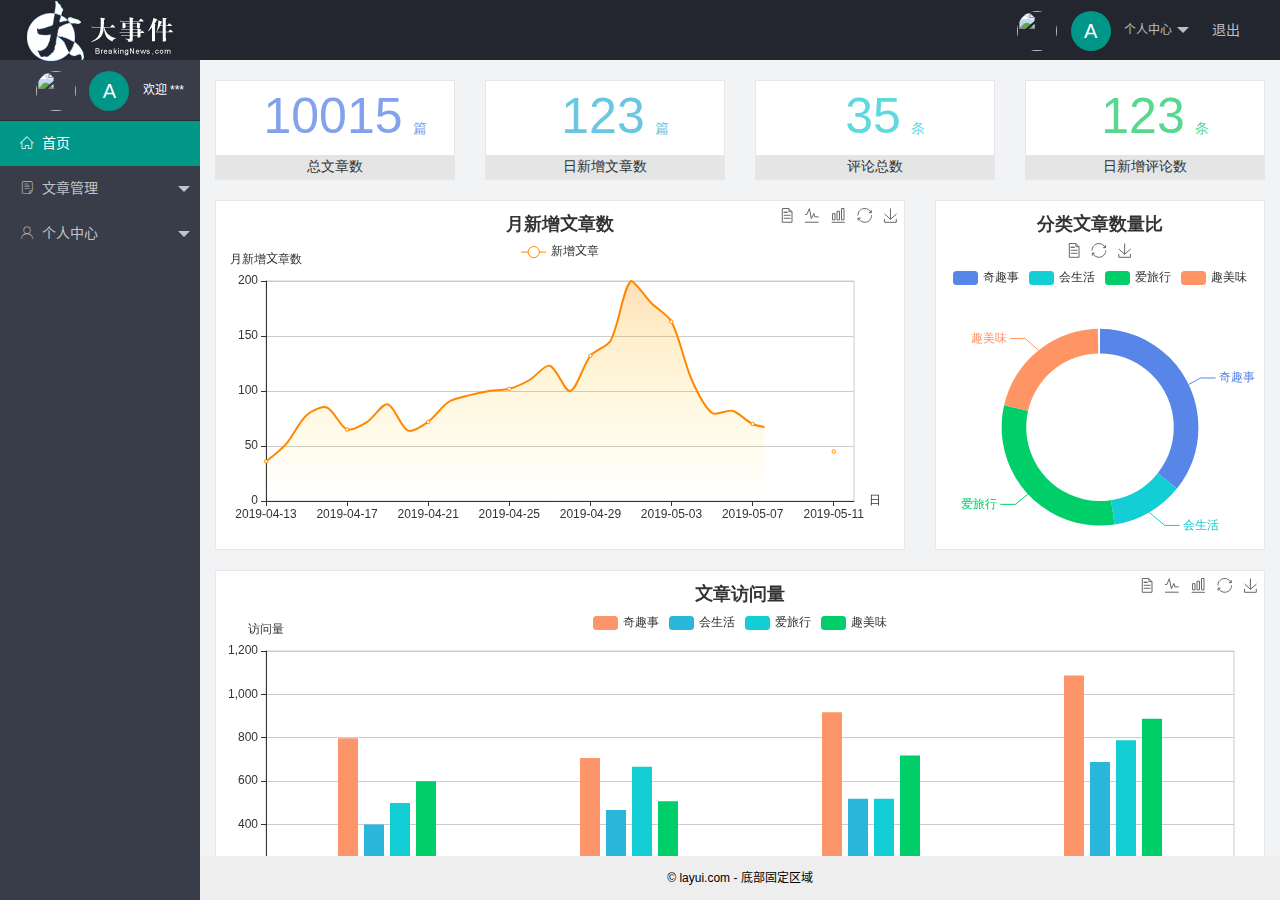
==== index.html @ 455fec34 "完成index部分开发" ====
<!DOCTYPE html>
<html lang="zh-CN">

<head>
  <meta charset="UTF-8" />
  <meta name="viewport" content="width=device-width, initial-scale=1.0" />
  <title>后台主页</title>
  <link rel="stylesheet" href="./assets/fonts/iconfont.css">
  <!-- 导入 layui 的样式表 -->
  <link rel="stylesheet" href="/assets/lib/layui/css/layui.css" />
  <link rel="stylesheet" href="./assets/css/index.css">
</head>

<body class="layui-layout-body">
  <div class="layui-layout layui-layout-admin">
    <div class="layui-header">
      <div class="layui-logo">
        <img src="/assets/images/logo.png" alt="" />
      </div>
      <!-- 头部区域（可配合layui已有的水平导航） -->
      <ul class="layui-nav layui-layout-right">
        <li class="layui-nav-item">
          <a href="javascript:;" class="userinfo">
            <img src="http://t.cn/RCzsdCq" class="layui-nav-img" />
            <span class="text-avatar">A</span>
            个人中心
          </a>
          <dl class="layui-nav-child">
            <dd><a href="">基本资料</a></dd>
            <dd><a href="">更换头像</a></dd>
            <dd><a href="">重置密码</a></dd>
          </dl>
        </li>
        <li class="layui-nav-item" id="btnLogout"><a href="javascript:;">退出</a></li>
      </ul>
    </div>

    <div class="layui-side layui-bg-black">
      <div class="layui-side-scroll">
        <div class="userinfo">
          <img src="http://t.cn/RCzsdCq" class="layui-nav-img" />
          <span class="text-avatar">A</span>
          <span id="welcome">欢迎 ***</span>
        </div>
        <!-- 左侧导航区域（可配合layui已有的垂直导航） -->
        <ul class="layui-nav layui-nav-tree" lay-shrink="all">
          <li class="layui-nav-item layui-this">
            <a href="/home/dashboard.html" target="fm"><span class="iconfont icon-home"></span>首页</a>
          </li>
          <li class="layui-nav-item">
            <a class="" href="javascript:;"><span class="iconfont icon-16"></span>文章管理</a>
            <dl class="layui-nav-child">
              <dd>
                <a href="javascript:;"><i class="layui-icon layui-icon-app"></i>文章类别</a>
              </dd>
              <dd>
                <a href="javascript:;"><i class="layui-icon layui-icon-app"></i>文章列表</a>
              </dd>
              <dd>
                <a href="javascript:;"><i class="layui-icon layui-icon-app"></i>发布文章</a>
              </dd>
            </dl>
          </li>
          <li class="layui-nav-item">
            <a href="javascript:;"><span class="iconfont icon-user"></span>个人中心</a>
            <dl class="layui-nav-child">
              <dd>
                <a href="javascript:;"><i class="layui-icon layui-icon-app"></i>基本资料</a>
              </dd>
              <dd>
                <a href="javascript:;"><i class="layui-icon layui-icon-app"></i>更换头像</a>
              </dd>
              <dd>
                <a href="javascript:;"><i class="layui-icon layui-icon-app"></i>重置密码</a>
              </dd>
            </dl>
          </li>
        </ul>
      </div>
    </div>

    <div class="layui-body">
      <iframe name="fm" src="/home/dashboard.html" frameborder="0"></iframe>
      <!-- 内容主体区域 -->
      <!-- <div style="padding: 15px;">内容主体区域</div> -->
    </div>

    <div class="layui-footer">
      <!-- 底部固定区域 -->
      © layui.com - 底部固定区域
    </div>
  </div>
  <!-- 导入 layui 的JS文件 -->
  <script src="/assets/lib/layui/layui.all.js"></script>
  <script src="./assets/lib/jquery.js"></script>
  <script src="./assets/js/baseAPI.js"></script>
  <script src="./assets/js/index.js"></script>
</body>

</html>
---- assets/fonts/iconfont.css ----
@font-face {font-family: "iconfont";
  src: url('iconfont.eot?t=1576139966484'); /* IE9 */
  src: url('iconfont.eot?t=1576139966484#iefix') format('embedded-opentype'), /* IE6-IE8 */
  url('[data-uri]') format('woff2'),
  url('iconfont.woff?t=1576139966484') format('woff'),
  url('iconfont.ttf?t=1576139966484') format('truetype'), /* chrome, firefox, opera, Safari, Android, iOS 4.2+ */
  url('iconfont.svg?t=1576139966484#iconfont') format('svg'); /* iOS 4.1- */
}

.iconfont {
  font-family: "iconfont" !important;
  font-size: 16px;
  font-style: normal;
  -webkit-font-smoothing: antialiased;
  -moz-osx-font-smoothing: grayscale;
}

.icon-home:before {
  content: "\e6a9";
}

.icon-user:before {
  content: "\e614";
}

.icon-pinglun:before {
  content: "\e616";
}

.icon-tuichu:before {
  content: "\e865";
}

.icon-16:before {
  content: "\e615";
}
---- assets/lib/layui/css/layui.css ----
/** layui-v2.5.5 MIT License By https://www.layui.com */
 .layui-inline,img{display:inline-block;vertical-align:middle}h1,h2,h3,h4,h5,h6{font-weight:400}.layui-edge,.layui-header,.layui-inline,.layui-main{position:relative}.layui-body,.layui-edge,.layui-elip{overflow:hidden}.layui-btn,.layui-edge,.layui-inline,img{vertical-align:middle}.layui-btn,.layui-disabled,.layui-icon,.layui-unselect{-moz-user-select:none;-webkit-user-select:none;-ms-user-select:none}.layui-elip,.layui-form-checkbox span,.layui-form-pane .layui-form-label{text-overflow:ellipsis;white-space:nowrap}.layui-breadcrumb,.layui-tree-btnGroup{visibility:hidden}blockquote,body,button,dd,div,dl,dt,form,h1,h2,h3,h4,h5,h6,input,li,ol,p,pre,td,textarea,th,ul{margin:0;padding:0;-webkit-tap-highlight-color:rgba(0,0,0,0)}a:active,a:hover{outline:0}img{border:none}li{list-style:none}table{border-collapse:collapse;border-spacing:0}h4,h5,h6{font-size:100%}button,input,optgroup,option,select,textarea{font-family:inherit;font-size:inherit;font-style:inherit;font-weight:inherit;outline:0}pre{white-space:pre-wrap;white-space:-moz-pre-wrap;white-space:-pre-wrap;white-space:-o-pre-wrap;word-wrap:break-word}body{line-height:24px;font:14px Helvetica Neue,Helvetica,PingFang SC,Tahoma,Arial,sans-serif}hr{height:1px;margin:10px 0;border:0;clear:both}a{color:#333;text-decoration:none}a:hover{color:#777}a cite{font-style:normal;*cursor:pointer}.layui-border-box,.layui-border-box *{box-sizing:border-box}.layui-box,.layui-box *{box-sizing:content-box}.layui-clear{clear:both;*zoom:1}.layui-clear:after{content:'\20';clear:both;*zoom:1;display:block;height:0}.layui-inline{*display:inline;*zoom:1}.layui-edge{display:inline-block;width:0;height:0;border-width:6px;border-style:dashed;border-color:transparent}.layui-edge-top{top:-4px;border-bottom-color:#999;border-bottom-style:solid}.layui-edge-right{border-left-color:#999;border-left-style:solid}.layui-edge-bottom{top:2px;border-top-color:#999;border-top-style:solid}.layui-edge-left{border-right-color:#999;border-right-style:solid}.layui-disabled,.layui-disabled:hover{color:#d2d2d2!important;cursor:not-allowed!important}.layui-circle{border-radius:100%}.layui-show{display:block!important}.layui-hide{display:none!important}@font-face{font-family:layui-icon;src:url(../font/iconfont.eot?v=250);src:url(../font/iconfont.eot?v=250#iefix) format('embedded-opentype'),url(../font/iconfont.woff2?v=250) format('woff2'),url(../font/iconfont.woff?v=250) format('woff'),url(../font/iconfont.ttf?v=250) format('truetype'),url(../font/iconfont.svg?v=250#layui-icon) format('svg')}.layui-icon{font-family:layui-icon!important;font-size:16px;font-style:normal;-webkit-font-smoothing:antialiased;-moz-osx-font-smoothing:grayscale}.layui-icon-reply-fill:before{content:"\e611"}.layui-icon-set-fill:before{content:"\e614"}.layui-icon-menu-fill:before{content:"\e60f"}.layui-icon-search:before{content:"\e615"}.layui-icon-share:before{content:"\e641"}.layui-icon-set-sm:before{content:"\e620"}.layui-icon-engine:before{content:"\e628"}.layui-icon-close:before{content:"\1006"}.layui-icon-close-fill:before{content:"\1007"}.layui-icon-chart-screen:before{content:"\e629"}.layui-icon-star:before{content:"\e600"}.layui-icon-circle-dot:before{content:"\e617"}.layui-icon-chat:before{content:"\e606"}.layui-icon-release:before{content:"\e609"}.layui-icon-list:before{content:"\e60a"}.layui-icon-chart:before{content:"\e62c"}.layui-icon-ok-circle:before{content:"\1005"}.layui-icon-layim-theme:before{content:"\e61b"}.layui-icon-table:before{content:"\e62d"}.layui-icon-right:before{content:"\e602"}.layui-icon-left:before{content:"\e603"}.layui-icon-cart-simple:before{content:"\e698"}.layui-icon-face-cry:before{content:"\e69c"}.layui-icon-face-smile:before{content:"\e6af"}.layui-icon-survey:before{content:"\e6b2"}.layui-icon-tree:before{content:"\e62e"}.layui-icon-upload-circle:before{content:"\e62f"}.layui-icon-add-circle:before{content:"\e61f"}.layui-icon-download-circle:before{content:"\e601"}.layui-icon-templeate-1:before{content:"\e630"}.layui-icon-util:before{content:"\e631"}.layui-icon-face-surprised:before{content:"\e664"}.layui-icon-edit:before{content:"\e642"}.layui-icon-speaker:before{content:"\e645"}.layui-icon-down:before{content:"\e61a"}.layui-icon-file:before{content:"\e621"}.layui-icon-layouts:before{content:"\e632"}.layui-icon-rate-half:before{content:"\e6c9"}.layui-icon-add-circle-fine:before{content:"\e608"}.layui-icon-prev-circle:before{content:"\e633"}.layui-icon-read:before{content:"\e705"}.layui-icon-404:before{content:"\e61c"}.layui-icon-carousel:before{content:"\e634"}.layui-icon-help:before{content:"\e607"}.layui-icon-code-circle:before{content:"\e635"}.layui-icon-water:before{content:"\e636"}.layui-icon-username:before{content:"\e66f"}.layui-icon-find-fill:before{content:"\e670"}.layui-icon-about:before{content:"\e60b"}.layui-icon-location:before{content:"\e715"}.layui-icon-up:before{content:"\e619"}.layui-icon-pause:before{content:"\e651"}.layui-icon-date:before{content:"\e637"}.layui-icon-layim-uploadfile:before{content:"\e61d"}.layui-icon-delete:before{content:"\e640"}.layui-icon-play:before{content:"\e652"}.layui-icon-top:before{content:"\e604"}.layui-icon-friends:before{content:"\e612"}.layui-icon-refresh-3:before{content:"\e9aa"}.layui-icon-ok:before{content:"\e605"}.layui-icon-layer:before{content:"\e638"}.layui-icon-face-smile-fine:before{content:"\e60c"}.layui-icon-dollar:before{content:"\e659"}.layui-icon-group:before{content:"\e613"}.layui-icon-layim-download:before{content:"\e61e"}.layui-icon-picture-fine:before{content:"\e60d"}.layui-icon-link:before{content:"\e64c"}.layui-icon-diamond:before{content:"\e735"}.layui-icon-log:before{content:"\e60e"}.layui-icon-rate-solid:before{content:"\e67a"}.layui-icon-fonts-del:before{content:"\e64f"}.layui-icon-unlink:before{content:"\e64d"}.layui-icon-fonts-clear:before{content:"\e639"}.layui-icon-triangle-r:before{content:"\e623"}.layui-icon-circle:before{content:"\e63f"}.layui-icon-radio:before{content:"\e643"}.layui-icon-align-center:before{content:"\e647"}.layui-icon-align-right:before{content:"\e648"}.layui-icon-align-left:before{content:"\e649"}.layui-icon-loading-1:before{content:"\e63e"}.layui-icon-return:before{content:"\e65c"}.layui-icon-fonts-strong:before{content:"\e62b"}.layui-icon-upload:before{content:"\e67c"}.layui-icon-dialogue:before{content:"\e63a"}.layui-icon-video:before{content:"\e6ed"}.layui-icon-headset:before{content:"\e6fc"}.layui-icon-cellphone-fine:before{content:"\e63b"}.layui-icon-add-1:before{content:"\e654"}.layui-icon-face-smile-b:before{content:"\e650"}.layui-icon-fonts-html:before{content:"\e64b"}.layui-icon-form:before{content:"\e63c"}.layui-icon-cart:before{content:"\e657"}.layui-icon-camera-fill:before{content:"\e65d"}.layui-icon-tabs:before{content:"\e62a"}.layui-icon-fonts-code:before{content:"\e64e"}.layui-icon-fire:before{content:"\e756"}.layui-icon-set:before{content:"\e716"}.layui-icon-fonts-u:before{content:"\e646"}.layui-icon-triangle-d:before{content:"\e625"}.layui-icon-tips:before{content:"\e702"}.layui-icon-picture:before{content:"\e64a"}.layui-icon-more-vertical:before{content:"\e671"}.layui-icon-flag:before{content:"\e66c"}.layui-icon-loading:before{content:"\e63d"}.layui-icon-fonts-i:before{content:"\e644"}.layui-icon-refresh-1:before{content:"\e666"}.layui-icon-rmb:before{content:"\e65e"}.layui-icon-home:before{content:"\e68e"}.layui-icon-user:before{content:"\e770"}.layui-icon-notice:before{content:"\e667"}.layui-icon-login-weibo:before{content:"\e675"}.layui-icon-voice:before{content:"\e688"}.layui-icon-upload-drag:before{content:"\e681"}.layui-icon-login-qq:before{content:"\e676"}.layui-icon-snowflake:before{content:"\e6b1"}.layui-icon-file-b:before{content:"\e655"}.layui-icon-template:before{content:"\e663"}.layui-icon-auz:before{content:"\e672"}.layui-icon-console:before{content:"\e665"}.layui-icon-app:before{content:"\e653"}.layui-icon-prev:before{content:"\e65a"}.layui-icon-website:before{content:"\e7ae"}.layui-icon-next:before{content:"\e65b"}.layui-icon-component:before{content:"\e857"}.layui-icon-more:before{content:"\e65f"}.layui-icon-login-wechat:before{content:"\e677"}.layui-icon-shrink-right:before{content:"\e668"}.layui-icon-spread-left:before{content:"\e66b"}.layui-icon-camera:before{content:"\e660"}.layui-icon-note:before{content:"\e66e"}.layui-icon-refresh:before{content:"\e669"}.layui-icon-female:before{content:"\e661"}.layui-icon-male:before{content:"\e662"}.layui-icon-password:before{content:"\e673"}.layui-icon-senior:before{content:"\e674"}.layui-icon-theme:before{content:"\e66a"}.layui-icon-tread:before{content:"\e6c5"}.layui-icon-praise:before{content:"\e6c6"}.layui-icon-star-fill:before{content:"\e658"}.layui-icon-rate:before{content:"\e67b"}.layui-icon-template-1:before{content:"\e656"}.layui-icon-vercode:before{content:"\e679"}.layui-icon-cellphone:before{content:"\e678"}.layui-icon-screen-full:before{content:"\e622"}.layui-icon-screen-restore:before{content:"\e758"}.layui-icon-cols:before{content:"\e610"}.layui-icon-export:before{content:"\e67d"}.layui-icon-print:before{content:"\e66d"}.layui-icon-slider:before{content:"\e714"}.layui-icon-addition:before{content:"\e624"}.layui-icon-subtraction:before{content:"\e67e"}.layui-icon-service:before{content:"\e626"}.layui-icon-transfer:before{content:"\e691"}.layui-main{width:1140px;margin:0 auto}.layui-header{z-index:1000;height:60px}.layui-header a:hover{transition:all .5s;-webkit-transition:all .5s}.layui-side{position:fixed;left:0;top:0;bottom:0;z-index:999;width:200px;overflow-x:hidden}.layui-side-scroll{position:relative;width:220px;height:100%;overflow-x:hidden}.layui-body{position:absolute;left:200px;right:0;top:0;bottom:0;z-index:998;width:auto;overflow-y:auto;box-sizing:border-box}.layui-layout-body{overflow:hidden}.layui-layout-admin .layui-header{background-color:#23262E}.layui-layout-admin .layui-side{top:60px;width:200px;overflow-x:hidden}.layui-layout-admin .layui-body{position:fixed;top:60px;bottom:44px}.layui-layout-admin .layui-main{width:auto;margin:0 15px}.layui-layout-admin .layui-footer{position:fixed;left:200px;right:0;bottom:0;height:44px;line-height:44px;padding:0 15px;background-color:#eee}.layui-layout-admin .layui-logo{position:absolute;left:0;top:0;width:200px;height:100%;line-height:60px;text-align:center;color:#009688;font-size:16px}.layui-layout-admin .layui-header .layui-nav{background:0 0}.layui-layout-left{position:absolute!important;left:200px;top:0}.layui-layout-right{position:absolute!important;right:0;top:0}.layui-container{position:relative;margin:0 auto;padding:0 15px;box-sizing:border-box}.layui-fluid{position:relative;margin:0 auto;padding:0 15px}.layui-row:after,.layui-row:before{content:'';display:block;clear:both}.layui-col-lg1,.layui-col-lg10,.layui-col-lg11,.layui-col-lg12,.layui-col-lg2,.layui-col-lg3,.layui-col-lg4,.layui-col-lg5,.layui-col-lg6,.layui-col-lg7,.layui-col-lg8,.layui-col-lg9,.layui-col-md1,.layui-col-md10,.layui-col-md11,.layui-col-md12,.layui-col-md2,.layui-col-md3,.layui-col-md4,.layui-col-md5,.layui-col-md6,.layui-col-md7,.layui-col-md8,.layui-col-md9,.layui-col-sm1,.layui-col-sm10,.layui-col-sm11,.layui-col-sm12,.layui-col-sm2,.layui-col-sm3,.layui-col-sm4,.layui-col-sm5,.layui-col-sm6,.layui-col-sm7,.layui-col-sm8,.layui-col-sm9,.layui-col-xs1,.layui-col-xs10,.layui-col-xs11,.layui-col-xs12,.layui-col-xs2,.layui-col-xs3,.layui-col-xs4,.layui-col-xs5,.layui-col-xs6,.layui-col-xs7,.layui-col-xs8,.layui-col-xs9{position:relative;display:block;box-sizing:border-box}.layui-col-xs1,.layui-col-xs10,.layui-col-xs11,.layui-col-xs12,.layui-col-xs2,.layui-col-xs3,.layui-col-xs4,.layui-col-xs5,.layui-col-xs6,.layui-col-xs7,.layui-col-xs8,.layui-col-xs9{float:left}.layui-col-xs1{width:8.33333333%}.layui-col-xs2{width:16.66666667%}.layui-col-xs3{width:25%}.layui-col-xs4{width:33.33333333%}.layui-col-xs5{width:41.66666667%}.layui-col-xs6{width:50%}.layui-col-xs7{width:58.33333333%}.layui-col-xs8{width:66.66666667%}.layui-col-xs9{width:75%}.layui-col-xs10{width:83.33333333%}.layui-col-xs11{width:91.66666667%}.layui-col-xs12{width:100%}.layui-col-xs-offset1{margin-left:8.33333333%}.layui-col-xs-offset2{margin-left:16.66666667%}.layui-col-xs-offset3{margin-left:25%}.layui-col-xs-offset4{margin-left:33.33333333%}.layui-col-xs-offset5{margin-left:41.66666667%}.layui-col-xs-offset6{margin-left:50%}.layui-col-xs-offset7{margin-left:58.33333333%}.layui-col-xs-offset8{margin-left:66.66666667%}.layui-col-xs-offset9{margin-left:75%}.layui-col-xs-offset10{margin-left:83.33333333%}.layui-col-xs-offset11{margin-left:91.66666667%}.layui-col-xs-offset12{margin-left:100%}@media screen and (max-width:768px){.layui-hide-xs{display:none!important}.layui-show-xs-block{display:block!important}.layui-show-xs-inline{display:inline!important}.layui-show-xs-inline-block{display:inline-block!important}}@media screen and (min-width:768px){.layui-container{width:750px}.layui-hide-sm{display:none!important}.layui-show-sm-block{display:block!important}.layui-show-sm-inline{display:inline!important}.layui-show-sm-inline-block{display:inline-block!important}.layui-col-sm1,.layui-col-sm10,.layui-col-sm11,.layui-col-sm12,.layui-col-sm2,.layui-col-sm3,.layui-col-sm4,.layui-col-sm5,.layui-col-sm6,.layui-col-sm7,.layui-col-sm8,.layui-col-sm9{float:left}.layui-col-sm1{width:8.33333333%}.layui-col-sm2{width:16.66666667%}.layui-col-sm3{width:25%}.layui-col-sm4{width:33.33333333%}.layui-col-sm5{width:41.66666667%}.layui-col-sm6{width:50%}.layui-col-sm7{width:58.33333333%}.layui-col-sm8{width:66.66666667%}.layui-col-sm9{width:75%}.layui-col-sm10{width:83.33333333%}.layui-col-sm11{width:91.66666667%}.layui-col-sm12{width:100%}.layui-col-sm-offset1{margin-left:8.33333333%}.layui-col-sm-offset2{margin-left:16.66666667%}.layui-col-sm-offset3{margin-left:25%}.layui-col-sm-offset4{margin-left:33.33333333%}.layui-col-sm-offset5{margin-left:41.66666667%}.layui-col-sm-offset6{margin-left:50%}.layui-col-sm-offset7{margin-left:58.33333333%}.layui-col-sm-offset8{margin-left:66.66666667%}.layui-col-sm-offset9{margin-left:75%}.layui-col-sm-offset10{margin-left:83.33333333%}.layui-col-sm-offset11{margin-left:91.66666667%}.layui-col-sm-offset12{margin-left:100%}}@media screen and (min-width:992px){.layui-container{width:970px}.layui-hide-md{display:none!important}.layui-show-md-block{display:block!important}.layui-show-md-inline{display:inline!important}.layui-show-md-inline-block{display:inline-block!important}.layui-col-md1,.layui-col-md10,.layui-col-md11,.layui-col-md12,.layui-col-md2,.layui-col-md3,.layui-col-md4,.layui-col-md5,.layui-col-md6,.layui-col-md7,.layui-col-md8,.layui-col-md9{float:left}.layui-col-md1{width:8.33333333%}.layui-col-md2{width:16.66666667%}.layui-col-md3{width:25%}.layui-col-md4{width:33.33333333%}.layui-col-md5{width:41.66666667%}.layui-col-md6{width:50%}.layui-col-md7{width:58.33333333%}.layui-col-md8{width:66.66666667%}.layui-col-md9{width:75%}.layui-col-md10{width:83.33333333%}.layui-col-md11{width:91.66666667%}.layui-col-md12{width:100%}.layui-col-md-offset1{margin-left:8.33333333%}.layui-col-md-offset2{margin-left:16.66666667%}.layui-col-md-offset3{margin-left:25%}.layui-col-md-offset4{margin-left:33.33333333%}.layui-col-md-offset5{margin-left:41.66666667%}.layui-col-md-offset6{margin-left:50%}.layui-col-md-offset7{margin-left:58.33333333%}.layui-col-md-offset8{margin-left:66.66666667%}.layui-col-md-offset9{margin-left:75%}.layui-col-md-offset10{margin-left:83.33333333%}.layui-col-md-offset11{margin-left:91.66666667%}.layui-col-md-offset12{margin-left:100%}}@media screen and (min-width:1200px){.layui-container{width:1170px}.layui-hide-lg{display:none!important}.layui-show-lg-block{display:block!important}.layui-show-lg-inline{display:inline!important}.layui-show-lg-inline-block{display:inline-block!important}.layui-col-lg1,.layui-col-lg10,.layui-col-lg11,.layui-col-lg12,.layui-col-lg2,.layui-col-lg3,.layui-col-lg4,.layui-col-lg5,.layui-col-lg6,.layui-col-lg7,.layui-col-lg8,.layui-col-lg9{float:left}.layui-col-lg1{width:8.33333333%}.layui-col-lg2{width:16.66666667%}.layui-col-lg3{width:25%}.layui-col-lg4{width:33.33333333%}.layui-col-lg5{width:41.66666667%}.layui-col-lg6{width:50%}.layui-col-lg7{width:58.33333333%}.layui-col-lg8{width:66.66666667%}.layui-col-lg9{width:75%}.layui-col-lg10{width:83.33333333%}.layui-col-lg11{width:91.66666667%}.layui-col-lg12{width:100%}.layui-col-lg-offset1{margin-left:8.33333333%}.layui-col-lg-offset2{margin-left:16.66666667%}.layui-col-lg-offset3{margin-left:25%}.layui-col-lg-offset4{margin-left:33.33333333%}.layui-col-lg-offset5{margin-left:41.66666667%}.layui-col-lg-offset6{margin-left:50%}.layui-col-lg-offset7{margin-left:58.33333333%}.layui-col-lg-offset8{margin-left:66.66666667%}.layui-col-lg-offset9{margin-left:75%}.layui-col-lg-offset10{margin-left:83.33333333%}.layui-col-lg-offset11{margin-left:91.66666667%}.layui-col-lg-offset12{margin-left:100%}}.layui-col-space1{margin:-.5px}.layui-col-space1>*{padding:.5px}.layui-col-space3{margin:-1.5px}.layui-col-space3>*{padding:1.5px}.layui-col-space5{margin:-2.5px}.layui-col-space5>*{padding:2.5px}.layui-col-space8{margin:-3.5px}.layui-col-space8>*{padding:3.5px}.layui-col-space10{margin:-5px}.layui-col-space10>*{padding:5px}.layui-col-space12{margin:-6px}.layui-col-space12>*{padding:6px}.layui-col-space15{margin:-7.5px}.layui-col-space15>*{padding:7.5px}.layui-col-space18{margin:-9px}.layui-col-space18>*{padding:9px}.layui-col-space20{margin:-10px}.layui-col-space20>*{padding:10px}.layui-col-space22{margin:-11px}.layui-col-space22>*{padding:11px}.layui-col-space25{margin:-12.5px}.layui-col-space25>*{padding:12.5px}.layui-col-space30{margin:-15px}.layui-col-space30>*{padding:15px}.layui-btn,.layui-input,.layui-select,.layui-textarea,.layui-upload-button{outline:0;-webkit-appearance:none;transition:all .3s;-webkit-transition:all .3s;box-sizing:border-box}.layui-elem-quote{margin-bottom:10px;padding:15px;line-height:22px;border-left:5px solid #009688;border-radius:0 2px 2px 0;background-color:#f2f2f2}.layui-quote-nm{border-style:solid;border-width:1px 1px 1px 5px;background:0 0}.layui-elem-field{margin-bottom:10px;padding:0;border-width:1px;border-style:solid}.layui-elem-field legend{margin-left:20px;padding:0 10px;font-size:20px;font-weight:300}.layui-field-title{margin:10px 0 20px;border-width:1px 0 0}.layui-field-box{padding:10px 15px}.layui-field-title .layui-field-box{padding:10px 0}.layui-progress{position:relative;height:6px;border-radius:20px;background-color:#e2e2e2}.layui-progress-bar{position:absolute;left:0;top:0;width:0;max-width:100%;height:6px;border-radius:20px;text-align:right;background-color:#5FB878;transition:all .3s;-webkit-transition:all .3s}.layui-progress-big,.layui-progress-big .layui-progress-bar{height:18px;line-height:18px}.layui-progress-text{position:relative;top:-20px;line-height:18px;font-size:12px;color:#666}.layui-progress-big .layui-progress-text{position:static;padding:0 10px;color:#fff}.layui-collapse{border-width:1px;border-style:solid;border-radius:2px}.layui-colla-content,.layui-colla-item{border-top-width:1px;border-top-style:solid}.layui-colla-item:first-child{border-top:none}.layui-colla-title{position:relative;height:42px;line-height:42px;padding:0 15px 0 35px;color:#333;background-color:#f2f2f2;cursor:pointer;font-size:14px;overflow:hidden}.layui-colla-content{display:none;padding:10px 15px;line-height:22px;color:#666}.layui-colla-icon{position:absolute;left:15px;top:0;font-size:14px}.layui-card{margin-bottom:15px;border-radius:2px;background-color:#fff;box-shadow:0 1px 2px 0 rgba(0,0,0,.05)}.layui-card:last-child{margin-bottom:0}.layui-card-header{position:relative;height:42px;line-height:42px;padding:0 15px;border-bottom:1px solid #f6f6f6;color:#333;border-radius:2px 2px 0 0;font-size:14px}.layui-bg-black,.layui-bg-blue,.layui-bg-cyan,.layui-bg-green,.layui-bg-orange,.layui-bg-red{color:#fff!important}.layui-card-body{position:relative;padding:10px 15px;line-height:24px}.layui-card-body[pad15]{padding:15px}.layui-card-body[pad20]{padding:20px}.layui-card-body .layui-table{margin:5px 0}.layui-card .layui-tab{margin:0}.layui-panel-window{position:relative;padding:15px;border-radius:0;border-top:5px solid #E6E6E6;background-color:#fff}.layui-auxiliar-moving{position:fixed;left:0;right:0;top:0;bottom:0;width:100%;height:100%;background:0 0;z-index:9999999999}.layui-form-label,.layui-form-mid,.layui-form-select,.layui-input-block,.layui-input-inline,.layui-textarea{position:relative}.layui-bg-red{background-color:#FF5722!important}.layui-bg-orange{background-color:#FFB800!important}.layui-bg-green{background-color:#009688!important}.layui-bg-cyan{background-color:#2F4056!important}.layui-bg-blue{background-color:#1E9FFF!important}.layui-bg-black{background-color:#393D49!important}.layui-bg-gray{background-color:#eee!important;color:#666!important}.layui-badge-rim,.layui-colla-content,.layui-colla-item,.layui-collapse,.layui-elem-field,.layui-form-pane .layui-form-item[pane],.layui-form-pane .layui-form-label,.layui-input,.layui-layedit,.layui-layedit-tool,.layui-quote-nm,.layui-select,.layui-tab-bar,.layui-tab-card,.layui-tab-title,.layui-tab-title .layui-this:after,.layui-textarea{border-color:#e6e6e6}.layui-timeline-item:before,hr{background-color:#e6e6e6}.layui-text{line-height:22px;font-size:14px;color:#666}.layui-text h1,.layui-text h2,.layui-text h3{font-weight:500;color:#333}.layui-text h1{font-size:30px}.layui-text h2{font-size:24px}.layui-text h3{font-size:18px}.layui-text a:not(.layui-btn){color:#01AAED}.layui-text a:not(.layui-btn):hover{text-decoration:underline}.layui-text ul{padding:5px 0 5px 15px}.layui-text ul li{margin-top:5px;list-style-type:disc}.layui-text em,.layui-word-aux{color:#999!important;padding:0 5px!important}.layui-btn{display:inline-block;height:38px;line-height:38px;padding:0 18px;background-color:#009688;color:#fff;white-space:nowrap;text-align:center;font-size:14px;border:none;border-radius:2px;cursor:pointer}.layui-btn:hover{opacity:.8;filter:alpha(opacity=80);color:#fff}.layui-btn:active{opacity:1;filter:alpha(opacity=100)}.layui-btn+.layui-btn{margin-left:10px}.layui-btn-container{font-size:0}.layui-btn-container .layui-btn{margin-right:10px;margin-bottom:10px}.layui-btn-container .layui-btn+.layui-btn{margin-left:0}.layui-table .layui-btn-container .layui-btn{margin-bottom:9px}.layui-btn-radius{border-radius:100px}.layui-btn .layui-icon{margin-right:3px;font-size:18px;vertical-align:bottom;vertical-align:middle\9}.layui-btn-primary{border:1px solid #C9C9C9;background-color:#fff;color:#555}.layui-btn-primary:hover{border-color:#009688;color:#333}.layui-btn-normal{background-color:#1E9FFF}.layui-btn-warm{background-color:#FFB800}.layui-btn-danger{background-color:#FF5722}.layui-btn-checked{background-color:#5FB878}.layui-btn-disabled,.layui-btn-disabled:active,.layui-btn-disabled:hover{border:1px solid #e6e6e6;background-color:#FBFBFB;color:#C9C9C9;cursor:not-allowed;opacity:1}.layui-btn-lg{height:44px;line-height:44px;padding:0 25px;font-size:16px}.layui-btn-sm{height:30px;line-height:30px;padding:0 10px;font-size:12px}.layui-btn-sm i{font-size:16px!important}.layui-btn-xs{height:22px;line-height:22px;padding:0 5px;font-size:12px}.layui-btn-xs i{font-size:14px!important}.layui-btn-group{display:inline-block;vertical-align:middle;font-size:0}.layui-btn-group .layui-btn{margin-left:0!important;margin-right:0!important;border-left:1px solid rgba(255,255,255,.5);border-radius:0}.layui-btn-group .layui-btn-primary{border-left:none}.layui-btn-group .layui-btn-primary:hover{border-color:#C9C9C9;color:#009688}.layui-btn-group .layui-btn:first-child{border-left:none;border-radius:2px 0 0 2px}.layui-btn-group .layui-btn-primary:first-child{border-left:1px solid #c9c9c9}.layui-btn-group .layui-btn:last-child{border-radius:0 2px 2px 0}.layui-btn-group .layui-btn+.layui-btn{margin-left:0}.layui-btn-group+.layui-btn-group{margin-left:10px}.layui-btn-fluid{width:100%}.layui-input,.layui-select,.layui-textarea{height:38px;line-height:1.3;line-height:38px\9;border-width:1px;border-style:solid;background-color:#fff;border-radius:2px}.layui-input::-webkit-input-placeholder,.layui-select::-webkit-input-placeholder,.layui-textarea::-webkit-input-placeholder{line-height:1.3}.layui-input,.layui-textarea{display:block;width:100%;padding-left:10px}.layui-input:hover,.layui-textarea:hover{border-color:#D2D2D2!important}.layui-input:focus,.layui-textarea:focus{border-color:#C9C9C9!important}.layui-textarea{min-height:100px;height:auto;line-height:20px;padding:6px 10px;resize:vertical}.layui-select{padding:0 10px}.layui-form input[type=checkbox],.layui-form input[type=radio],.layui-form select{display:none}.layui-form [lay-ignore]{display:initial}.layui-form-item{margin-bottom:15px;clear:both;*zoom:1}.layui-form-item:after{content:'\20';clear:both;*zoom:1;display:block;height:0}.layui-form-label{float:left;display:block;padding:9px 15px;width:80px;font-weight:400;line-height:20px;text-align:right}.layui-form-label-col{display:block;float:none;padding:9px 0;line-height:20px;text-align:left}.layui-form-item .layui-inline{margin-bottom:5px;margin-right:10px}.layui-input-block{margin-left:110px;min-height:36px}.layui-input-inline{display:inline-block;vertical-align:middle}.layui-form-item .layui-input-inline{float:left;width:190px;margin-right:10px}.layui-form-text .layui-input-inline{width:auto}.layui-form-mid{float:left;display:block;padding:9px 0!important;line-height:20px;margin-right:10px}.layui-form-danger+.layui-form-select .layui-input,.layui-form-danger:focus{border-color:#FF5722!important}.layui-form-select .layui-input{padding-right:30px;cursor:pointer}.layui-form-select .layui-edge{position:absolute;right:10px;top:50%;margin-top:-3px;cursor:pointer;border-width:6px;border-top-color:#c2c2c2;border-top-style:solid;transition:all .3s;-webkit-transition:all .3s}.layui-form-select dl{display:none;position:absolute;left:0;top:42px;padding:5px 0;z-index:899;min-width:100%;border:1px solid #d2d2d2;max-height:300px;overflow-y:auto;background-color:#fff;border-radius:2px;box-shadow:0 2px 4px rgba(0,0,0,.12);box-sizing:border-box}.layui-form-select dl dd,.layui-form-select dl dt{padding:0 10px;line-height:36px;white-space:nowrap;overflow:hidden;text-overflow:ellipsis}.layui-form-select dl dt{font-size:12px;color:#999}.layui-form-select dl dd{cursor:pointer}.layui-form-select dl dd:hover{background-color:#f2f2f2;-webkit-transition:.5s all;transition:.5s all}.layui-form-select .layui-select-group dd{padding-left:20px}.layui-form-select dl dd.layui-select-tips{padding-left:10px!important;color:#999}.layui-form-select dl dd.layui-this{background-color:#5FB878;color:#fff}.layui-form-checkbox,.layui-form-select dl dd.layui-disabled{background-color:#fff}.layui-form-selected dl{display:block}.layui-form-checkbox,.layui-form-checkbox *,.layui-form-switch{display:inline-block;vertical-align:middle}.layui-form-selected .layui-edge{margin-top:-9px;-webkit-transform:rotate(180deg);transform:rotate(180deg);margin-top:-3px\9}:root .layui-form-selected .layui-edge{margin-top:-9px\0/IE9}.layui-form-selectup dl{top:auto;bottom:42px}.layui-select-none{margin:5px 0;text-align:center;color:#999}.layui-select-disabled .layui-disabled{border-color:#eee!important}.layui-select-disabled .layui-edge{border-top-color:#d2d2d2}.layui-form-checkbox{position:relative;height:30px;line-height:30px;margin-right:10px;padding-right:30px;cursor:pointer;font-size:0;-webkit-transition:.1s linear;transition:.1s linear;box-sizing:border-box}.layui-form-checkbox span{padding:0 10px;height:100%;font-size:14px;border-radius:2px 0 0 2px;background-color:#d2d2d2;color:#fff;overflow:hidden}.layui-form-checkbox:hover span{background-color:#c2c2c2}.layui-form-checkbox i{position:absolute;right:0;top:0;width:30px;height:28px;border:1px solid #d2d2d2;border-left:none;border-radius:0 2px 2px 0;color:#fff;font-size:20px;text-align:center}.layui-form-checkbox:hover i{border-color:#c2c2c2;color:#c2c2c2}.layui-form-checked,.layui-form-checked:hover{border-color:#5FB878}.layui-form-checked span,.layui-form-checked:hover span{background-color:#5FB878}.layui-form-checked i,.layui-form-checked:hover i{color:#5FB878}.layui-form-item .layui-form-checkbox{margin-top:4px}.layui-form-checkbox[lay-skin=primary]{height:auto!important;line-height:normal!important;min-width:18px;min-height:18px;border:none!important;margin-right:0;padding-left:28px;padding-right:0;background:0 0}.layui-form-checkbox[lay-skin=primary] span{padding-left:0;padding-right:15px;line-height:18px;background:0 0;color:#666}.layui-form-checkbox[lay-skin=primary] i{right:auto;left:0;width:16px;height:16px;line-height:16px;border:1px solid #d2d2d2;font-size:12px;border-radius:2px;background-color:#fff;-webkit-transition:.1s linear;transition:.1s linear}.layui-form-checkbox[lay-skin=primary]:hover i{border-color:#5FB878;color:#fff}.layui-form-checked[lay-skin=primary] i{border-color:#5FB878!important;background-color:#5FB878;color:#fff}.layui-checkbox-disbaled[lay-skin=primary] span{background:0 0!important;color:#c2c2c2}.layui-checkbox-disbaled[lay-skin=primary]:hover i{border-color:#d2d2d2}.layui-form-item .layui-form-checkbox[lay-skin=primary]{margin-top:10px}.layui-form-switch{position:relative;height:22px;line-height:22px;min-width:35px;padding:0 5px;margin-top:8px;border:1px solid #d2d2d2;border-radius:20px;cursor:pointer;background-color:#fff;-webkit-transition:.1s linear;transition:.1s linear}.layui-form-switch i{position:absolute;left:5px;top:3px;width:16px;height:16px;border-radius:20px;background-color:#d2d2d2;-webkit-transition:.1s linear;transition:.1s linear}.layui-form-switch em{position:relative;top:0;width:25px;margin-left:21px;padding:0!important;text-align:center!important;color:#999!important;font-style:normal!important;font-size:12px}.layui-form-onswitch{border-color:#5FB878;background-color:#5FB878}.layui-checkbox-disbaled,.layui-checkbox-disbaled i{border-color:#e2e2e2!important}.layui-form-onswitch i{left:100%;margin-left:-21px;background-color:#fff}.layui-form-onswitch em{margin-left:5px;margin-right:21px;color:#fff!important}.layui-checkbox-disbaled span{background-color:#e2e2e2!important}.layui-checkbox-disbaled:hover i{color:#fff!important}[lay-radio]{display:none}.layui-form-radio,.layui-form-radio *{display:inline-block;vertical-align:middle}.layui-form-radio{line-height:28px;margin:6px 10px 0 0;padding-right:10px;cursor:pointer;font-size:0}.layui-form-radio *{font-size:14px}.layui-form-radio>i{margin-right:8px;font-size:22px;color:#c2c2c2}.layui-form-radio>i:hover,.layui-form-radioed>i{color:#5FB878}.layui-radio-disbaled>i{color:#e2e2e2!important}.layui-form-pane .layui-form-label{width:110px;padding:8px 15px;height:38px;line-height:20px;border-width:1px;border-style:solid;border-radius:2px 0 0 2px;text-align:center;background-color:#FBFBFB;overflow:hidden;box-sizing:border-box}.layui-form-pane .layui-input-inline{margin-left:-1px}.layui-form-pane .layui-input-block{margin-left:110px;left:-1px}.layui-form-pane .layui-input{border-radius:0 2px 2px 0}.layui-form-pane .layui-form-text .layui-form-label{float:none;width:100%;border-radius:2px;box-sizing:border-box;text-align:left}.layui-form-pane .layui-form-text .layui-input-inline{display:block;margin:0;top:-1px;clear:both}.layui-form-pane .layui-form-text .layui-input-block{margin:0;left:0;top:-1px}.layui-form-pane .layui-form-text .layui-textarea{min-height:100px;border-radius:0 0 2px 2px}.layui-form-pane .layui-form-checkbox{margin:4px 0 4px 10px}.layui-form-pane .layui-form-radio,.layui-form-pane .layui-form-switch{margin-top:6px;margin-left:10px}.layui-form-pane .layui-form-item[pane]{position:relative;border-width:1px;border-style:solid}.layui-form-pane .layui-form-item[pane] .layui-form-label{position:absolute;left:0;top:0;height:100%;border-width:0 1px 0 0}.layui-form-pane .layui-form-item[pane] .layui-input-inline{margin-left:110px}@media screen and (max-width:450px){.layui-form-item .layui-form-label{text-overflow:ellipsis;overflow:hidden;white-space:nowrap}.layui-form-item .layui-inline{display:block;margin-right:0;margin-bottom:20px;clear:both}.layui-form-item .layui-inline:after{content:'\20';clear:both;display:block;height:0}.layui-form-item .layui-input-inline{display:block;float:none;left:-3px;width:auto;margin:0 0 10px 112px}.layui-form-item .layui-input-inline+.layui-form-mid{margin-left:110px;top:-5px;padding:0}.layui-form-item .layui-form-checkbox{margin-right:5px;margin-bottom:5px}}.layui-layedit{border-width:1px;border-style:solid;border-radius:2px}.layui-layedit-tool{padding:3px 5px;border-bottom-width:1px;border-bottom-style:solid;font-size:0}.layedit-tool-fixed{position:fixed;top:0;border-top:1px solid #e2e2e2}.layui-layedit-tool .layedit-tool-mid,.layui-layedit-tool .layui-icon{display:inline-block;vertical-align:middle;text-align:center;font-size:14px}.layui-layedit-tool .layui-icon{position:relative;width:32px;height:30px;line-height:30px;margin:3px 5px;color:#777;cursor:pointer;border-radius:2px}.layui-layedit-tool .layui-icon:hover{color:#393D49}.layui-layedit-tool .layui-icon:active{color:#000}.layui-layedit-tool .layedit-tool-active{background-color:#e2e2e2;color:#000}.layui-layedit-tool .layui-disabled,.layui-layedit-tool .layui-disabled:hover{color:#d2d2d2;cursor:not-allowed}.layui-layedit-tool .layedit-tool-mid{width:1px;height:18px;margin:0 10px;background-color:#d2d2d2}.layedit-tool-html{width:50px!important;font-size:30px!important}.layedit-tool-b,.layedit-tool-code,.layedit-tool-help{font-size:16px!important}.layedit-tool-d,.layedit-tool-face,.layedit-tool-image,.layedit-tool-unlink{font-size:18px!important}.layedit-tool-image input{position:absolute;font-size:0;left:0;top:0;width:100%;height:100%;opacity:.01;filter:Alpha(opacity=1);cursor:pointer}.layui-layedit-iframe iframe{display:block;width:100%}#LAY_layedit_code{overflow:hidden}.layui-laypage{display:inline-block;*display:inline;*zoom:1;vertical-align:middle;margin:10px 0;font-size:0}.layui-laypage>a:first-child,.layui-laypage>a:first-child em{border-radius:2px 0 0 2px}.layui-laypage>a:last-child,.layui-laypage>a:last-child em{border-radius:0 2px 2px 0}.layui-laypage>:first-child{margin-left:0!important}.layui-laypage>:last-child{margin-right:0!important}.layui-laypage a,.layui-laypage button,.layui-laypage input,.layui-laypage select,.layui-laypage span{border:1px solid #e2e2e2}.layui-laypage a,.layui-laypage span{display:inline-block;*display:inline;*zoom:1;vertical-align:middle;padding:0 15px;height:28px;line-height:28px;margin:0 -1px 5px 0;background-color:#fff;color:#333;font-size:12px}.layui-flow-more a *,.layui-laypage input,.layui-table-view select[lay-ignore]{display:inline-block}.layui-laypage a:hover{color:#009688}.layui-laypage em{font-style:normal}.layui-laypage .layui-laypage-spr{color:#999;font-weight:700}.layui-laypage a{text-decoration:none}.layui-laypage .layui-laypage-curr{position:relative}.layui-laypage .layui-laypage-curr em{position:relative;color:#fff}.layui-laypage .layui-laypage-curr .layui-laypage-em{position:absolute;left:-1px;top:-1px;padding:1px;width:100%;height:100%;background-color:#009688}.layui-laypage-em{border-radius:2px}.layui-laypage-next em,.layui-laypage-prev em{font-family:Sim sun;font-size:16px}.layui-laypage .layui-laypage-count,.layui-laypage .layui-laypage-limits,.layui-laypage .layui-laypage-refresh,.layui-laypage .layui-laypage-skip{margin-left:10px;margin-right:10px;padding:0;border:none}.layui-laypage .layui-laypage-limits,.layui-laypage .layui-laypage-refresh{vertical-align:top}.layui-laypage .layui-laypage-refresh i{font-size:18px;cursor:pointer}.layui-laypage select{height:22px;padding:3px;border-radius:2px;cursor:pointer}.layui-laypage .layui-laypage-skip{height:30px;line-height:30px;color:#999}.layui-laypage button,.layui-laypage input{height:30px;line-height:30px;border-radius:2px;vertical-align:top;background-color:#fff;box-sizing:border-box}.layui-laypage input{width:40px;margin:0 10px;padding:0 3px;text-align:center}.layui-laypage input:focus,.layui-laypage select:focus{border-color:#009688!important}.layui-laypage button{margin-left:10px;padding:0 10px;cursor:pointer}.layui-table,.layui-table-view{margin:10px 0}.layui-flow-more{margin:10px 0;text-align:center;color:#999;font-size:14px}.layui-flow-more a{height:32px;line-height:32px}.layui-flow-more a *{vertical-align:top}.layui-flow-more a cite{padding:0 20px;border-radius:3px;background-color:#eee;color:#333;font-style:normal}.layui-flow-more a cite:hover{opacity:.8}.layui-flow-more a i{font-size:30px;color:#737383}.layui-table{width:100%;background-color:#fff;color:#666}.layui-table tr{transition:all .3s;-webkit-transition:all .3s}.layui-table th{text-align:left;font-weight:400}.layui-table tbody tr:hover,.layui-table thead tr,.layui-table-click,.layui-table-header,.layui-table-hover,.layui-table-mend,.layui-table-patch,.layui-table-tool,.layui-table-total,.layui-table-total tr,.layui-table[lay-even] tr:nth-child(even){background-color:#f2f2f2}.layui-table td,.layui-table th,.layui-table-col-set,.layui-table-fixed-r,.layui-table-grid-down,.layui-table-header,.layui-table-page,.layui-table-tips-main,.layui-table-tool,.layui-table-total,.layui-table-view,.layui-table[lay-skin=line],.layui-table[lay-skin=row]{border-width:1px;border-style:solid;border-color:#e6e6e6}.layui-table td,.layui-table th{position:relative;padding:9px 15px;min-height:20px;line-height:20px;font-size:14px}.layui-table[lay-skin=line] td,.layui-table[lay-skin=line] th{border-width:0 0 1px}.layui-table[lay-skin=row] td,.layui-table[lay-skin=row] th{border-width:0 1px 0 0}.layui-table[lay-skin=nob] td,.layui-table[lay-skin=nob] th{border:none}.layui-table img{max-width:100px}.layui-table[lay-size=lg] td,.layui-table[lay-size=lg] th{padding:15px 30px}.layui-table-view .layui-table[lay-size=lg] .layui-table-cell{height:40px;line-height:40px}.layui-table[lay-size=sm] td,.layui-table[lay-size=sm] th{font-size:12px;padding:5px 10px}.layui-table-view .layui-table[lay-size=sm] .layui-table-cell{height:20px;line-height:20px}.layui-table[lay-data]{display:none}.layui-table-box{position:relative;overflow:hidden}.layui-table-view .layui-table{position:relative;width:auto;margin:0}.layui-table-view .layui-table[lay-skin=line]{border-width:0 1px 0 0}.layui-table-view .layui-table[lay-skin=row]{border-width:0 0 1px}.layui-table-view .layui-table td,.layui-table-view .layui-table th{padding:5px 0;border-top:none;border-left:none}.layui-table-view .layui-table th.layui-unselect .layui-table-cell span{cursor:pointer}.layui-table-view .layui-table td{cursor:default}.layui-table-view .layui-table td[data-edit=text]{cursor:text}.layui-table-view .layui-form-checkbox[lay-skin=primary] i{width:18px;height:18px}.layui-table-view .layui-form-radio{line-height:0;padding:0}.layui-table-view .layui-form-radio>i{margin:0;font-size:20px}.layui-table-init{position:absolute;left:0;top:0;width:100%;height:100%;text-align:center;z-index:110}.layui-table-init .layui-icon{position:absolute;left:50%;top:50%;margin:-15px 0 0 -15px;font-size:30px;color:#c2c2c2}.layui-table-header{border-width:0 0 1px;overflow:hidden}.layui-table-header .layui-table{margin-bottom:-1px}.layui-table-tool .layui-inline[lay-event]{position:relative;width:26px;height:26px;padding:5px;line-height:16px;margin-right:10px;text-align:center;color:#333;border:1px solid #ccc;cursor:pointer;-webkit-transition:.5s all;transition:.5s all}.layui-table-tool .layui-inline[lay-event]:hover{border:1px solid #999}.layui-table-tool-temp{padding-right:120px}.layui-table-tool-self{position:absolute;right:17px;top:10px}.layui-table-tool .layui-table-tool-self .layui-inline[lay-event]{margin:0 0 0 10px}.layui-table-tool-panel{position:absolute;top:29px;left:-1px;padding:5px 0;min-width:150px;min-height:40px;border:1px solid #d2d2d2;text-align:left;overflow-y:auto;background-color:#fff;box-shadow:0 2px 4px rgba(0,0,0,.12)}.layui-table-cell,.layui-table-tool-panel li{overflow:hidden;text-overflow:ellipsis;white-space:nowrap}.layui-table-tool-panel li{padding:0 10px;line-height:30px;-webkit-transition:.5s all;transition:.5s all}.layui-table-tool-panel li .layui-form-checkbox[lay-skin=primary]{width:100%;padding-left:28px}.layui-table-tool-panel li:hover{background-color:#f2f2f2}.layui-table-tool-panel li .layui-form-checkbox[lay-skin=primary] i{position:absolute;left:0;top:0}.layui-table-tool-panel li .layui-form-checkbox[lay-skin=primary] span{padding:0}.layui-table-tool .layui-table-tool-self .layui-table-tool-panel{left:auto;right:-1px}.layui-table-col-set{position:absolute;right:0;top:0;width:20px;height:100%;border-width:0 0 0 1px;background-color:#fff}.layui-table-sort{width:10px;height:20px;margin-left:5px;cursor:pointer!important}.layui-table-sort .layui-edge{position:absolute;left:5px;border-width:5px}.layui-table-sort .layui-table-sort-asc{top:3px;border-top:none;border-bottom-style:solid;border-bottom-color:#b2b2b2}.layui-table-sort .layui-table-sort-asc:hover{border-bottom-color:#666}.layui-table-sort .layui-table-sort-desc{bottom:5px;border-bottom:none;border-top-style:solid;border-top-color:#b2b2b2}.layui-table-sort .layui-table-sort-desc:hover{border-top-color:#666}.layui-table-sort[lay-sort=asc] .layui-table-sort-asc{border-bottom-color:#000}.layui-table-sort[lay-sort=desc] .layui-table-sort-desc{border-top-color:#000}.layui-table-cell{height:28px;line-height:28px;padding:0 15px;position:relative;box-sizing:border-box}.layui-table-cell .layui-form-checkbox[lay-skin=primary]{top:-1px;padding:0}.layui-table-cell .layui-table-link{color:#01AAED}.laytable-cell-checkbox,.laytable-cell-numbers,.laytable-cell-radio,.laytable-cell-space{padding:0;text-align:center}.layui-table-body{position:relative;overflow:auto;margin-right:-1px;margin-bottom:-1px}.layui-table-body .layui-none{line-height:26px;padding:15px;text-align:center;color:#999}.layui-table-fixed{position:absolute;left:0;top:0;z-index:101}.layui-table-fixed .layui-table-body{overflow:hidden}.layui-table-fixed-l{box-shadow:0 -1px 8px rgba(0,0,0,.08)}.layui-table-fixed-r{left:auto;right:-1px;border-width:0 0 0 1px;box-shadow:-1px 0 8px rgba(0,0,0,.08)}.layui-table-fixed-r .layui-table-header{position:relative;overflow:visible}.layui-table-mend{position:absolute;right:-49px;top:0;height:100%;width:50px}.layui-table-tool{position:relative;z-index:890;width:100%;min-height:50px;line-height:30px;padding:10px 15px;border-width:0 0 1px}.layui-table-tool .layui-btn-container{margin-bottom:-10px}.layui-table-page,.layui-table-total{border-width:1px 0 0;margin-bottom:-1px;overflow:hidden}.layui-table-page{position:relative;width:100%;padding:7px 7px 0;height:41px;font-size:12px;white-space:nowrap}.layui-table-page>div{height:26px}.layui-table-page .layui-laypage{margin:0}.layui-table-page .layui-laypage a,.layui-table-page .layui-laypage span{height:26px;line-height:26px;margin-bottom:10px;border:none;background:0 0}.layui-table-page .layui-laypage a,.layui-table-page .layui-laypage span.layui-laypage-curr{padding:0 12px}.layui-table-page .layui-laypage span{margin-left:0;padding:0}.layui-table-page .layui-laypage .layui-laypage-prev{margin-left:-7px!important}.layui-table-page .layui-laypage .layui-laypage-curr .layui-laypage-em{left:0;top:0;padding:0}.layui-table-page .layui-laypage button,.layui-table-page .layui-laypage input{height:26px;line-height:26px}.layui-table-page .layui-laypage input{width:40px}.layui-table-page .layui-laypage button{padding:0 10px}.layui-table-page select{height:18px}.layui-table-patch .layui-table-cell{padding:0;width:30px}.layui-table-edit{position:absolute;left:0;top:0;width:100%;height:100%;padding:0 14px 1px;border-radius:0;box-shadow:1px 1px 20px rgba(0,0,0,.15)}.layui-table-edit:focus{border-color:#5FB878!important}select.layui-table-edit{padding:0 0 0 10px;border-color:#C9C9C9}.layui-table-view .layui-form-checkbox,.layui-table-view .layui-form-radio,.layui-table-view .layui-form-switch{top:0;margin:0;box-sizing:content-box}.layui-table-view .layui-form-checkbox{top:-1px;height:26px;line-height:26px}.layui-table-view .layui-form-checkbox i{height:26px}.layui-table-grid .layui-table-cell{overflow:visible}.layui-table-grid-down{position:absolute;top:0;right:0;width:26px;height:100%;padding:5px 0;border-width:0 0 0 1px;text-align:center;background-color:#fff;color:#999;cursor:pointer}.layui-table-grid-down .layui-icon{position:absolute;top:50%;left:50%;margin:-8px 0 0 -8px}.layui-table-grid-down:hover{background-color:#fbfbfb}body .layui-table-tips .layui-layer-content{background:0 0;padding:0;box-shadow:0 1px 6px rgba(0,0,0,.12)}.layui-table-tips-main{margin:-44px 0 0 -1px;max-height:150px;padding:8px 15px;font-size:14px;overflow-y:scroll;background-color:#fff;color:#666}.layui-table-tips-c{position:absolute;right:-3px;top:-13px;width:20px;height:20px;padding:3px;cursor:pointer;background-color:#666;border-radius:50%;color:#fff}.layui-table-tips-c:hover{background-color:#777}.layui-table-tips-c:before{position:relative;right:-2px}.layui-upload-file{display:none!important;opacity:.01;filter:Alpha(opacity=1)}.layui-upload-drag,.layui-upload-form,.layui-upload-wrap{display:inline-block}.layui-upload-list{margin:10px 0}.layui-upload-choose{padding:0 10px;color:#999}.layui-upload-drag{position:relative;padding:30px;border:1px dashed #e2e2e2;background-color:#fff;text-align:center;cursor:pointer;color:#999}.layui-upload-drag .layui-icon{font-size:50px;color:#009688}.layui-upload-drag[lay-over]{border-color:#009688}.layui-upload-iframe{position:absolute;width:0;height:0;border:0;visibility:hidden}.layui-upload-wrap{position:relative;vertical-align:middle}.layui-upload-wrap .layui-upload-file{display:block!important;position:absolute;left:0;top:0;z-index:10;font-size:100px;width:100%;height:100%;opacity:.01;filter:Alpha(opacity=1);cursor:pointer}.layui-transfer-active,.layui-transfer-box{display:inline-block;vertical-align:middle}.layui-transfer-box,.layui-transfer-header,.layui-transfer-search{border-width:0;border-style:solid;border-color:#e6e6e6}.layui-transfer-box{position:relative;border-width:1px;width:200px;height:360px;border-radius:2px;background-color:#fff}.layui-transfer-box .layui-form-checkbox{width:100%;margin:0!important}.layui-transfer-header{height:38px;line-height:38px;padding:0 10px;border-bottom-width:1px}.layui-transfer-search{position:relative;padding:10px;border-bottom-width:1px}.layui-transfer-search .layui-input{height:32px;padding-left:30px;font-size:12px}.layui-transfer-search .layui-icon-search{position:absolute;left:20px;top:50%;margin-top:-8px;color:#666}.layui-transfer-active{margin:0 15px}.layui-transfer-active .layui-btn{display:block;margin:0;padding:0 15px;background-color:#5FB878;border-color:#5FB878;color:#fff}.layui-transfer-active .layui-btn-disabled{background-color:#FBFBFB;border-color:#e6e6e6;color:#C9C9C9}.layui-transfer-active .layui-btn:first-child{margin-bottom:15px}.layui-transfer-active .layui-btn .layui-icon{margin:0;font-size:14px!important}.layui-transfer-data{padding:5px 0;overflow:auto}.layui-transfer-data li{height:32px;line-height:32px;padding:0 10px}.layui-transfer-data li:hover{background-color:#f2f2f2;transition:.5s all}.layui-transfer-data .layui-none{padding:15px 10px;text-align:center;color:#999}.layui-nav{position:relative;padding:0 20px;background-color:#393D49;color:#fff;border-radius:2px;font-size:0;box-sizing:border-box}.layui-nav *{font-size:14px}.layui-nav .layui-nav-item{position:relative;display:inline-block;*display:inline;*zoom:1;vertical-align:middle;line-height:60px}.layui-nav .layui-nav-item a{display:block;padding:0 20px;color:#fff;color:rgba(255,255,255,.7);transition:all .3s;-webkit-transition:all .3s}.layui-nav .layui-this:after,.layui-nav-bar,.layui-nav-tree .layui-nav-itemed:after{position:absolute;left:0;top:0;width:0;height:5px;background-color:#5FB878;transition:all .2s;-webkit-transition:all .2s}.layui-nav-bar{z-index:1000}.layui-nav .layui-nav-item a:hover,.layui-nav .layui-this a{color:#fff}.layui-nav .layui-this:after{content:'';top:auto;bottom:0;width:100%}.layui-nav-img{width:30px;height:30px;margin-right:10px;border-radius:50%}.layui-nav .layui-nav-more{content:'';width:0;height:0;border-style:solid dashed dashed;border-color:#fff transparent transparent;overflow:hidden;cursor:pointer;transition:all .2s;-webkit-transition:all .2s;position:absolute;top:50%;right:3px;margin-top:-3px;border-width:6px;border-top-color:rgba(255,255,255,.7)}.layui-nav .layui-nav-mored,.layui-nav-itemed>a .layui-nav-more{margin-top:-9px;border-style:dashed dashed solid;border-color:transparent transparent #fff}.layui-nav-child{display:none;position:absolute;left:0;top:65px;min-width:100%;line-height:36px;padding:5px 0;box-shadow:0 2px 4px rgba(0,0,0,.12);border:1px solid #d2d2d2;background-color:#fff;z-index:100;border-radius:2px;white-space:nowrap}.layui-nav .layui-nav-child a{color:#333}.layui-nav .layui-nav-child a:hover{background-color:#f2f2f2;color:#000}.layui-nav-child dd{position:relative}.layui-nav .layui-nav-child dd.layui-this a,.layui-nav-child dd.layui-this{background-color:#5FB878;color:#fff}.layui-nav-child dd.layui-this:after{display:none}.layui-nav-tree{width:200px;padding:0}.layui-nav-tree .layui-nav-item{display:block;width:100%;line-height:45px}.layui-nav-tree .layui-nav-item a{position:relative;height:45px;line-height:45px;text-overflow:ellipsis;overflow:hidden;white-space:nowrap}.layui-nav-tree .layui-nav-item a:hover{background-color:#4E5465}.layui-nav-tree .layui-nav-bar{width:5px;height:0;background-color:#009688}.layui-nav-tree .layui-nav-child dd.layui-this,.layui-nav-tree .layui-nav-child dd.layui-this a,.layui-nav-tree .layui-this,.layui-nav-tree .layui-this>a,.layui-nav-tree .layui-this>a:hover{background-color:#009688;color:#fff}.layui-nav-tree .layui-this:after{display:none}.layui-nav-itemed>a,.layui-nav-tree .layui-nav-title a,.layui-nav-tree .layui-nav-title a:hover{color:#fff!important}.layui-nav-tree .layui-nav-child{position:relative;z-index:0;top:0;border:none;box-shadow:none}.layui-nav-tree .layui-nav-child a{height:40px;line-height:40px;color:#fff;color:rgba(255,255,255,.7)}.layui-nav-tree .layui-nav-child,.layui-nav-tree .layui-nav-child a:hover{background:0 0;color:#fff}.layui-nav-tree .layui-nav-more{right:10px}.layui-nav-itemed>.layui-nav-child{display:block;padding:0;background-color:rgba(0,0,0,.3)!important}.layui-nav-itemed>.layui-nav-child>.layui-this>.layui-nav-child{display:block}.layui-nav-side{position:fixed;top:0;bottom:0;left:0;overflow-x:hidden;z-index:999}.layui-bg-blue .layui-nav-bar,.layui-bg-blue .layui-nav-itemed:after,.layui-bg-blue .layui-this:after{background-color:#93D1FF}.layui-bg-blue .layui-nav-child dd.layui-this{background-color:#1E9FFF}.layui-bg-blue .layui-nav-itemed>a,.layui-nav-tree.layui-bg-blue .layui-nav-title a,.layui-nav-tree.layui-bg-blue .layui-nav-title a:hover{background-color:#007DDB!important}.layui-breadcrumb{font-size:0}.layui-breadcrumb>*{font-size:14px}.layui-breadcrumb a{color:#999!important}.layui-breadcrumb a:hover{color:#5FB878!important}.layui-breadcrumb a cite{color:#666;font-style:normal}.layui-breadcrumb span[lay-separator]{margin:0 10px;color:#999}.layui-tab{margin:10px 0;text-align:left!important}.layui-tab[overflow]>.layui-tab-title{overflow:hidden}.layui-tab-title{position:relative;left:0;height:40px;white-space:nowrap;font-size:0;border-bottom-width:1px;border-bottom-style:solid;transition:all .2s;-webkit-transition:all .2s}.layui-tab-title li{display:inline-block;*display:inline;*zoom:1;vertical-align:middle;font-size:14px;transition:all .2s;-webkit-transition:all .2s;position:relative;line-height:40px;min-width:65px;padding:0 15px;text-align:center;cursor:pointer}.layui-tab-title li a{display:block}.layui-tab-title .layui-this{color:#000}.layui-tab-title .layui-this:after{position:absolute;left:0;top:0;content:'';width:100%;height:41px;border-width:1px;border-style:solid;border-bottom-color:#fff;border-radius:2px 2px 0 0;box-sizing:border-box;pointer-events:none}.layui-tab-bar{position:absolute;right:0;top:0;z-index:10;width:30px;height:39px;line-height:39px;border-width:1px;border-style:solid;border-radius:2px;text-align:center;background-color:#fff;cursor:pointer}.layui-tab-bar .layui-icon{position:relative;display:inline-block;top:3px;transition:all .3s;-webkit-transition:all .3s}.layui-tab-item{display:none}.layui-tab-more{padding-right:30px;height:auto!important;white-space:normal!important}.layui-tab-more li.layui-this:after{border-bottom-color:#e2e2e2;border-radius:2px}.layui-tab-more .layui-tab-bar .layui-icon{top:-2px;top:3px\9;-webkit-transform:rotate(180deg);transform:rotate(180deg)}:root .layui-tab-more .layui-tab-bar .layui-icon{top:-2px\0/IE9}.layui-tab-content{padding:10px}.layui-tab-title li .layui-tab-close{position:relative;display:inline-block;width:18px;height:18px;line-height:20px;margin-left:8px;top:1px;text-align:center;font-size:14px;color:#c2c2c2;transition:all .2s;-webkit-transition:all .2s}.layui-tab-title li .layui-tab-close:hover{border-radius:2px;background-color:#FF5722;color:#fff}.layui-tab-brief>.layui-tab-title .layui-this{color:#009688}.layui-tab-brief>.layui-tab-more li.layui-this:after,.layui-tab-brief>.layui-tab-title .layui-this:after{border:none;border-radius:0;border-bottom:2px solid #5FB878}.layui-tab-brief[overflow]>.layui-tab-title .layui-this:after{top:-1px}.layui-tab-card{border-width:1px;border-style:solid;border-radius:2px;box-shadow:0 2px 5px 0 rgba(0,0,0,.1)}.layui-tab-card>.layui-tab-title{background-color:#f2f2f2}.layui-tab-card>.layui-tab-title li{margin-right:-1px;margin-left:-1px}.layui-tab-card>.layui-tab-title .layui-this{background-color:#fff}.layui-tab-card>.layui-tab-title .layui-this:after{border-top:none;border-width:1px;border-bottom-color:#fff}.layui-tab-card>.layui-tab-title .layui-tab-bar{height:40px;line-height:40px;border-radius:0;border-top:none;border-right:none}.layui-tab-card>.layui-tab-more .layui-this{background:0 0;color:#5FB878}.layui-tab-card>.layui-tab-more .layui-this:after{border:none}.layui-timeline{padding-left:5px}.layui-timeline-item{position:relative;padding-bottom:20px}.layui-timeline-axis{position:absolute;left:-5px;top:0;z-index:10;width:20px;height:20px;line-height:20px;background-color:#fff;color:#5FB878;border-radius:50%;text-align:center;cursor:pointer}.layui-timeline-axis:hover{color:#FF5722}.layui-timeline-item:before{content:'';position:absolute;left:5px;top:0;z-index:0;width:1px;height:100%}.layui-timeline-item:last-child:before{display:none}.layui-timeline-item:first-child:before{display:block}.layui-timeline-content{padding-left:25px}.layui-timeline-title{position:relative;margin-bottom:10px}.layui-badge,.layui-badge-dot,.layui-badge-rim{position:relative;display:inline-block;padding:0 6px;font-size:12px;text-align:center;background-color:#FF5722;color:#fff;border-radius:2px}.layui-badge{height:18px;line-height:18px}.layui-badge-dot{width:8px;height:8px;padding:0;border-radius:50%}.layui-badge-rim{height:18px;line-height:18px;border-width:1px;border-style:solid;background-color:#fff;color:#666}.layui-btn .layui-badge,.layui-btn .layui-badge-dot{margin-left:5px}.layui-nav .layui-badge,.layui-nav .layui-badge-dot{position:absolute;top:50%;margin:-8px 6px 0}.layui-tab-title .layui-badge,.layui-tab-title .layui-badge-dot{left:5px;top:-2px}.layui-carousel{position:relative;left:0;top:0;background-color:#f8f8f8}.layui-carousel>[carousel-item]{position:relative;width:100%;height:100%;overflow:hidden}.layui-carousel>[carousel-item]:before{position:absolute;content:'\e63d';left:50%;top:50%;width:100px;line-height:20px;margin:-10px 0 0 -50px;text-align:center;color:#c2c2c2;font-family:layui-icon!important;font-size:30px;font-style:normal;-webkit-font-smoothing:antialiased;-moz-osx-font-smoothing:grayscale}.layui-carousel>[carousel-item]>*{display:none;position:absolute;left:0;top:0;width:100%;height:100%;background-color:#f8f8f8;transition-duration:.3s;-webkit-transition-duration:.3s}.layui-carousel-updown>*{-webkit-transition:.3s ease-in-out up;transition:.3s ease-in-out up}.layui-carousel-arrow{display:none\9;opacity:0;position:absolute;left:10px;top:50%;margin-top:-18px;width:36px;height:36px;line-height:36px;text-align:center;font-size:20px;border:0;border-radius:50%;background-color:rgba(0,0,0,.2);color:#fff;-webkit-transition-duration:.3s;transition-duration:.3s;cursor:pointer}.layui-carousel-arrow[lay-type=add]{left:auto!important;right:10px}.layui-carousel:hover .layui-carousel-arrow[lay-type=add],.layui-carousel[lay-arrow=always] .layui-carousel-arrow[lay-type=add]{right:20px}.layui-carousel[lay-arrow=always] .layui-carousel-arrow{opacity:1;left:20px}.layui-carousel[lay-arrow=none] .layui-carousel-arrow{display:none}.layui-carousel-arrow:hover,.layui-carousel-ind ul:hover{background-color:rgba(0,0,0,.35)}.layui-carousel:hover .layui-carousel-arrow{display:block\9;opacity:1;left:20px}.layui-carousel-ind{position:relative;top:-35px;width:100%;line-height:0!important;text-align:center;font-size:0}.layui-carousel[lay-indicator=outside]{margin-bottom:30px}.layui-carousel[lay-indicator=outside] .layui-carousel-ind{top:10px}.layui-carousel[lay-indicator=outside] .layui-carousel-ind ul{background-color:rgba(0,0,0,.5)}.layui-carousel[lay-indicator=none] .layui-carousel-ind{display:none}.layui-carousel-ind ul{display:inline-block;padding:5px;background-color:rgba(0,0,0,.2);border-radius:10px;-webkit-transition-duration:.3s;transition-duration:.3s}.layui-carousel-ind li{display:inline-block;width:10px;height:10px;margin:0 3px;font-size:14px;background-color:#e2e2e2;background-color:rgba(255,255,255,.5);border-radius:50%;cursor:pointer;-webkit-transition-duration:.3s;transition-duration:.3s}.layui-carousel-ind li:hover{background-color:rgba(255,255,255,.7)}.layui-carousel-ind li.layui-this{background-color:#fff}.layui-carousel>[carousel-item]>.layui-carousel-next,.layui-carousel>[carousel-item]>.layui-carousel-prev,.layui-carousel>[carousel-item]>.layui-this{display:block}.layui-carousel>[carousel-item]>.layui-this{left:0}.layui-carousel>[carousel-item]>.layui-carousel-prev{left:-100%}.layui-carousel>[carousel-item]>.layui-carousel-next{left:100%}.layui-carousel>[carousel-item]>.layui-carousel-next.layui-carousel-left,.layui-carousel>[carousel-item]>.layui-carousel-prev.layui-carousel-right{left:0}.layui-carousel>[carousel-item]>.layui-this.layui-carousel-left{left:-100%}.layui-carousel>[carousel-item]>.layui-this.layui-carousel-right{left:100%}.layui-carousel[lay-anim=updown] .layui-carousel-arrow{left:50%!important;top:20px;margin:0 0 0 -18px}.layui-carousel[lay-anim=updown]>[carousel-item]>*,.layui-carousel[lay-anim=fade]>[carousel-item]>*{left:0!important}.layui-carousel[lay-anim=updown] .layui-carousel-arrow[lay-type=add]{top:auto!important;bottom:20px}.layui-carousel[lay-anim=updown] .layui-carousel-ind{position:absolute;top:50%;right:20px;width:auto;height:auto}.layui-carousel[lay-anim=updown] .layui-carousel-ind ul{padding:3px 5px}.layui-carousel[lay-anim=updown] .layui-carousel-ind li{display:block;margin:6px 0}.layui-carousel[lay-anim=updown]>[carousel-item]>.layui-this{top:0}.layui-carousel[lay-anim=updown]>[carousel-item]>.layui-carousel-prev{top:-100%}.layui-carousel[lay-anim=updown]>[carousel-item]>.layui-carousel-next{top:100%}.layui-carousel[lay-anim=updown]>[carousel-item]>.layui-carousel-next.layui-carousel-left,.layui-carousel[lay-anim=updown]>[carousel-item]>.layui-carousel-prev.layui-carousel-right{top:0}.layui-carousel[lay-anim=updown]>[carousel-item]>.layui-this.layui-carousel-left{top:-100%}.layui-carousel[lay-anim=updown]>[carousel-item]>.layui-this.layui-carousel-right{top:100%}.layui-carousel[lay-anim=fade]>[carousel-item]>.layui-carousel-next,.layui-carousel[lay-anim=fade]>[carousel-item]>.layui-carousel-prev{opacity:0}.layui-carousel[lay-anim=fade]>[carousel-item]>.layui-carousel-next.layui-carousel-left,.layui-carousel[lay-anim=fade]>[carousel-item]>.layui-carousel-prev.layui-carousel-right{opacity:1}.layui-carousel[lay-anim=fade]>[carousel-item]>.layui-this.layui-carousel-left,.layui-carousel[lay-anim=fade]>[carousel-item]>.layui-this.layui-carousel-right{opacity:0}.layui-fixbar{position:fixed;right:15px;bottom:15px;z-index:999999}.layui-fixbar li{width:50px;height:50px;line-height:50px;margin-bottom:1px;text-align:center;cursor:pointer;font-size:30px;background-color:#9F9F9F;color:#fff;border-radius:2px;opacity:.95}.layui-fixbar li:hover{opacity:.85}.layui-fixbar li:active{opacity:1}.layui-fixbar .layui-fixbar-top{display:none;font-size:40px}body .layui-util-face{border:none;background:0 0}body .layui-util-face .layui-layer-content{padding:0;background-color:#fff;color:#666;box-shadow:none}.layui-util-face .layui-layer-TipsG{display:none}.layui-util-face ul{position:relative;width:372px;padding:10px;border:1px solid #D9D9D9;background-color:#fff;box-shadow:0 0 20px rgba(0,0,0,.2)}.layui-util-face ul li{cursor:pointer;float:left;border:1px solid #e8e8e8;height:22px;width:26px;overflow:hidden;margin:-1px 0 0 -1px;padding:4px 2px;text-align:center}.layui-util-face ul li:hover{position:relative;z-index:2;border:1px solid #eb7350;background:#fff9ec}.layui-code{position:relative;margin:10px 0;padding:15px;line-height:20px;border:1px solid #ddd;border-left-width:6px;background-color:#F2F2F2;color:#333;font-family:Courier New;font-size:12px}.layui-rate,.layui-rate *{display:inline-block;vertical-align:middle}.layui-rate{padding:10px 5px 10px 0;font-size:0}.layui-rate li i.layui-icon{font-size:20px;color:#FFB800;margin-right:5px;transition:all .3s;-webkit-transition:all .3s}.layui-rate li i:hover{cursor:pointer;transform:scale(1.12);-webkit-transform:scale(1.12)}.layui-rate[readonly] li i:hover{cursor:default;transform:scale(1)}.layui-colorpicker{width:26px;height:26px;border:1px solid #e6e6e6;padding:5px;border-radius:2px;line-height:24px;display:inline-block;cursor:pointer;transition:all .3s;-webkit-transition:all .3s}.layui-colorpicker:hover{border-color:#d2d2d2}.layui-colorpicker.layui-colorpicker-lg{width:34px;height:34px;line-height:32px}.layui-colorpicker.layui-colorpicker-sm{width:24px;height:24px;line-height:22px}.layui-colorpicker.layui-colorpicker-xs{width:22px;height:22px;line-height:20px}.layui-colorpicker-trigger-bgcolor{display:block;background:url([data-uri]);border-radius:2px}.layui-colorpicker-trigger-span{display:block;height:100%;box-sizing:border-box;border:1px solid rgba(0,0,0,.15);border-radius:2px;text-align:center}.layui-colorpicker-trigger-i{display:inline-block;color:#FFF;font-size:12px}.layui-colorpicker-trigger-i.layui-icon-close{color:#999}.layui-colorpicker-main{position:absolute;z-index:66666666;width:280px;padding:7px;background:#FFF;border:1px solid #d2d2d2;border-radius:2px;box-shadow:0 2px 4px rgba(0,0,0,.12)}.layui-colorpicker-main-wrapper{height:180px;position:relative}.layui-colorpicker-basis{width:260px;height:100%;position:relative}.layui-colorpicker-basis-white{width:100%;height:100%;position:absolute;top:0;left:0;background:linear-gradient(90deg,#FFF,hsla(0,0%,100%,0))}.layui-colorpicker-basis-black{width:100%;height:100%;position:absolute;top:0;left:0;background:linear-gradient(0deg,#000,transparent)}.layui-colorpicker-basis-cursor{width:10px;height:10px;border:1px solid #FFF;border-radius:50%;position:absolute;top:-3px;right:-3px;cursor:pointer}.layui-colorpicker-side{position:absolute;top:0;right:0;width:12px;height:100%;background:linear-gradient(red,#FF0,#0F0,#0FF,#00F,#F0F,red)}.layui-colorpicker-side-slider{width:100%;height:5px;box-shadow:0 0 1px #888;box-sizing:border-box;background:#FFF;border-radius:1px;border:1px solid #f0f0f0;cursor:pointer;position:absolute;left:0}.layui-colorpicker-main-alpha{display:none;height:12px;margin-top:7px;background:url([data-uri])}.layui-colorpicker-alpha-bgcolor{height:100%;position:relative}.layui-colorpicker-alpha-slider{width:5px;height:100%;box-shadow:0 0 1px #888;box-sizing:border-box;background:#FFF;border-radius:1px;border:1px solid #f0f0f0;cursor:pointer;position:absolute;top:0}.layui-colorpicker-main-pre{padding-top:7px;font-size:0}.layui-colorpicker-pre{width:20px;height:20px;border-radius:2px;display:inline-block;margin-left:6px;margin-bottom:7px;cursor:pointer}.layui-colorpicker-pre:nth-child(11n+1){margin-left:0}.layui-colorpicker-pre-isalpha{background:url([data-uri])}.layui-colorpicker-pre.layui-this{box-shadow:0 0 3px 2px rgba(0,0,0,.15)}.layui-colorpicker-pre>div{height:100%;border-radius:2px}.layui-colorpicker-main-input{text-align:right;padding-top:7px}.layui-colorpicker-main-input .layui-btn-container .layui-btn{margin:0 0 0 10px}.layui-colorpicker-main-input div.layui-inline{float:left;margin-right:10px;font-size:14px}.layui-colorpicker-main-input input.layui-input{width:150px;height:30px;color:#666}.layui-slider{height:4px;background:#e2e2e2;border-radius:3px;position:relative;cursor:pointer}.layui-slider-bar{border-radius:3px;position:absolute;height:100%}.layui-slider-step{position:absolute;top:0;width:4px;height:4px;border-radius:50%;background:#FFF;-webkit-transform:translateX(-50%);transform:translateX(-50%)}.layui-slider-wrap{width:36px;height:36px;position:absolute;top:-16px;-webkit-transform:translateX(-50%);transform:translateX(-50%);z-index:10;text-align:center}.layui-slider-wrap-btn{width:12px;height:12px;border-radius:50%;background:#FFF;display:inline-block;vertical-align:middle;cursor:pointer;transition:.3s}.layui-slider-wrap:after{content:"";height:100%;display:inline-block;vertical-align:middle}.layui-slider-wrap-btn.layui-slider-hover,.layui-slider-wrap-btn:hover{transform:scale(1.2)}.layui-slider-wrap-btn.layui-disabled:hover{transform:scale(1)!important}.layui-slider-tips{position:absolute;top:-42px;z-index:66666666;white-space:nowrap;display:none;-webkit-transform:translateX(-50%);transform:translateX(-50%);color:#FFF;background:#000;border-radius:3px;height:25px;line-height:25px;padding:0 10px}.layui-slider-tips:after{content:'';position:absolute;bottom:-12px;left:50%;margin-left:-6px;width:0;height:0;border-width:6px;border-style:solid;border-color:#000 transparent transparent}.layui-slider-input{width:70px;height:32px;border:1px solid #e6e6e6;border-radius:3px;font-size:16px;line-height:32px;position:absolute;right:0;top:-15px}.layui-slider-input-btn{display:none;position:absolute;top:0;right:0;width:20px;height:100%;border-left:1px solid #d2d2d2}.layui-slider-input-btn i{cursor:pointer;position:absolute;right:0;bottom:0;width:20px;height:50%;font-size:12px;line-height:16px;text-align:center;color:#999}.layui-slider-input-btn i:first-child{top:0;border-bottom:1px solid #d2d2d2}.layui-slider-input-txt{height:100%;font-size:14px}.layui-slider-input-txt input{height:100%;border:none}.layui-slider-input-btn i:hover{color:#009688}.layui-slider-vertical{width:4px;margin-left:34px}.layui-slider-vertical .layui-slider-bar{width:4px}.layui-slider-vertical .layui-slider-step{top:auto;left:0;-webkit-transform:translateY(50%);transform:translateY(50%)}.layui-slider-vertical .layui-slider-wrap{top:auto;left:-16px;-webkit-transform:translateY(50%);transform:translateY(50%)}.layui-slider-vertical .layui-slider-tips{top:auto;left:2px}@media \0screen{.layui-slider-wrap-btn{margin-left:-20px}.layui-slider-vertical .layui-slider-wrap-btn{margin-left:0;margin-bottom:-20px}.layui-slider-vertical .layui-slider-tips{margin-left:-8px}.layui-slider>span{margin-left:8px}}.layui-tree{line-height:22px}.layui-tree .layui-form-checkbox{margin:0!important}.layui-tree-set{width:100%;position:relative}.layui-tree-pack{display:none;padding-left:20px;position:relative}.layui-tree-iconClick,.layui-tree-main{display:inline-block;vertical-align:middle}.layui-tree-line .layui-tree-pack{padding-left:27px}.layui-tree-line .layui-tree-set .layui-tree-set:after{content:'';position:absolute;top:14px;left:-9px;width:17px;height:0;border-top:1px dotted #c0c4cc}.layui-tree-entry{position:relative;padding:3px 0;height:20px;white-space:nowrap}.layui-tree-entry:hover{background-color:#eee}.layui-tree-line .layui-tree-entry:hover{background-color:rgba(0,0,0,0)}.layui-tree-line .layui-tree-entry:hover .layui-tree-txt{color:#999;text-decoration:underline;transition:.3s}.layui-tree-main{cursor:pointer;padding-right:10px}.layui-tree-line .layui-tree-set:before{content:'';position:absolute;top:0;left:-9px;width:0;height:100%;border-left:1px dotted #c0c4cc}.layui-tree-line .layui-tree-set.layui-tree-setLineShort:before{height:13px}.layui-tree-line .layui-tree-set.layui-tree-setHide:before{height:0}.layui-tree-iconClick{position:relative;height:20px;line-height:20px;margin:0 10px;color:#c0c4cc}.layui-tree-icon{height:12px;line-height:12px;width:12px;text-align:center;border:1px solid #c0c4cc}.layui-tree-iconClick .layui-icon{font-size:18px}.layui-tree-icon .layui-icon{font-size:12px;color:#666}.layui-tree-iconArrow{padding:0 5px}.layui-tree-iconArrow:after{content:'';position:absolute;left:4px;top:3px;z-index:100;width:0;height:0;border-width:5px;border-style:solid;border-color:transparent transparent transparent #c0c4cc;transition:.5s}.layui-tree-btnGroup,.layui-tree-editInput{position:relative;vertical-align:middle;display:inline-block}.layui-tree-spread>.layui-tree-entry>.layui-tree-iconClick>.layui-tree-iconArrow:after{transform:rotate(90deg) translate(3px,4px)}.layui-tree-txt{display:inline-block;vertical-align:middle;color:#555}.layui-tree-search{margin-bottom:15px;color:#666}.layui-tree-btnGroup .layui-icon{display:inline-block;vertical-align:middle;padding:0 2px;cursor:pointer}.layui-tree-btnGroup .layui-icon:hover{color:#999;transition:.3s}.layui-tree-entry:hover .layui-tree-btnGroup{visibility:visible}.layui-tree-editInput{height:20px;line-height:20px;padding:0 3px;border:none;background-color:rgba(0,0,0,.05)}.layui-tree-emptyText{text-align:center;color:#999}.layui-anim{-webkit-animation-duration:.3s;animation-duration:.3s;-webkit-animation-fill-mode:both;animation-fill-mode:both}.layui-anim.layui-icon{display:inline-block}.layui-anim-loop{-webkit-animation-iteration-count:infinite;animation-iteration-count:infinite}.layui-trans,.layui-trans a{transition:all .3s;-webkit-transition:all .3s}@-webkit-keyframes layui-rotate{from{-webkit-transform:rotate(0)}to{-webkit-transform:rotate(360deg)}}@keyframes layui-rotate{from{transform:rotate(0)}to{transform:rotate(360deg)}}.layui-anim-rotate{-webkit-animation-name:layui-rotate;animation-name:layui-rotate;-webkit-animation-duration:1s;animation-duration:1s;-webkit-animation-timing-function:linear;animation-timing-function:linear}@-webkit-keyframes layui-up{from{-webkit-transform:translate3d(0,100%,0);opacity:.3}to{-webkit-transform:translate3d(0,0,0);opacity:1}}@keyframes layui-up{from{transform:translate3d(0,100%,0);opacity:.3}to{transform:translate3d(0,0,0);opacity:1}}.layui-anim-up{-webkit-animation-name:layui-up;animation-name:layui-up}@-webkit-keyframes layui-upbit{from{-webkit-transform:translate3d(0,30px,0);opacity:.3}to{-webkit-transform:translate3d(0,0,0);opacity:1}}@keyframes layui-upbit{from{transform:translate3d(0,30px,0);opacity:.3}to{transform:translate3d(0,0,0);opacity:1}}.layui-anim-upbit{-webkit-animation-name:layui-upbit;animation-name:layui-upbit}@-webkit-keyframes layui-scale{0%{opacity:.3;-webkit-transform:scale(.5)}100%{opacity:1;-webkit-transform:scale(1)}}@keyframes layui-scale{0%{opacity:.3;-ms-transform:scale(.5);transform:scale(.5)}100%{opacity:1;-ms-transform:scale(1);transform:scale(1)}}.layui-anim-scale{-webkit-animation-name:layui-scale;animation-name:layui-scale}@-webkit-keyframes layui-scale-spring{0%{opacity:.5;-webkit-transform:scale(.5)}80%{opacity:.8;-webkit-transform:scale(1.1)}100%{opacity:1;-webkit-transform:scale(1)}}@keyframes layui-scale-spring{0%{opacity:.5;transform:scale(.5)}80%{opacity:.8;transform:scale(1.1)}100%{opacity:1;transform:scale(1)}}.layui-anim-scaleSpring{-webkit-animation-name:layui-scale-spring;animation-name:layui-scale-spring}@-webkit-keyframes layui-fadein{0%{opacity:0}100%{opacity:1}}@keyframes layui-fadein{0%{opacity:0}100%{opacity:1}}.layui-anim-fadein{-webkit-animation-name:layui-fadein;animation-name:layui-fadein}@-webkit-keyframes layui-fadeout{0%{opacity:1}100%{opacity:0}}@keyframes layui-fadeout{0%{opacity:1}100%{opacity:0}}.layui-anim-fadeout{-webkit-animation-name:layui-fadeout;animation-name:layui-fadeout}
---- assets/css/index.css ----
.layui-footer {
    text-align: center;
    font-size: 12px;
}

.iconfont {
    margin-right: 8px;
}

.layui-icon {
    margin-right: 8px;
    margin-left: 20px;
}

iframe {
    width: 100%;
    height: 100%;
}

.layui-body {
    overflow: hidden;
}

a {
    transition: none !important;
}

.userinfo {
    height: 60px;
    line-height: 60px;
    text-align: center;
    font-size: 12px;
    user-select: none;
}

.layui-side-scroll .userinfo {
    border-bottom: 1px solid #282b33;
}

.layui-nav-img {
    width: 40px;
    height: 40px;
}

.text-avatar {
    display: inline-block;
    width: 40px;
    height: 40px;
    background-color: #009688;
    border-radius: 50%;
    line-height: 40px;
    text-align: center;
    font-size: 20px;
    color: #fff;
    position: relative;
    top: 4px;
    margin-right: 10px;
}
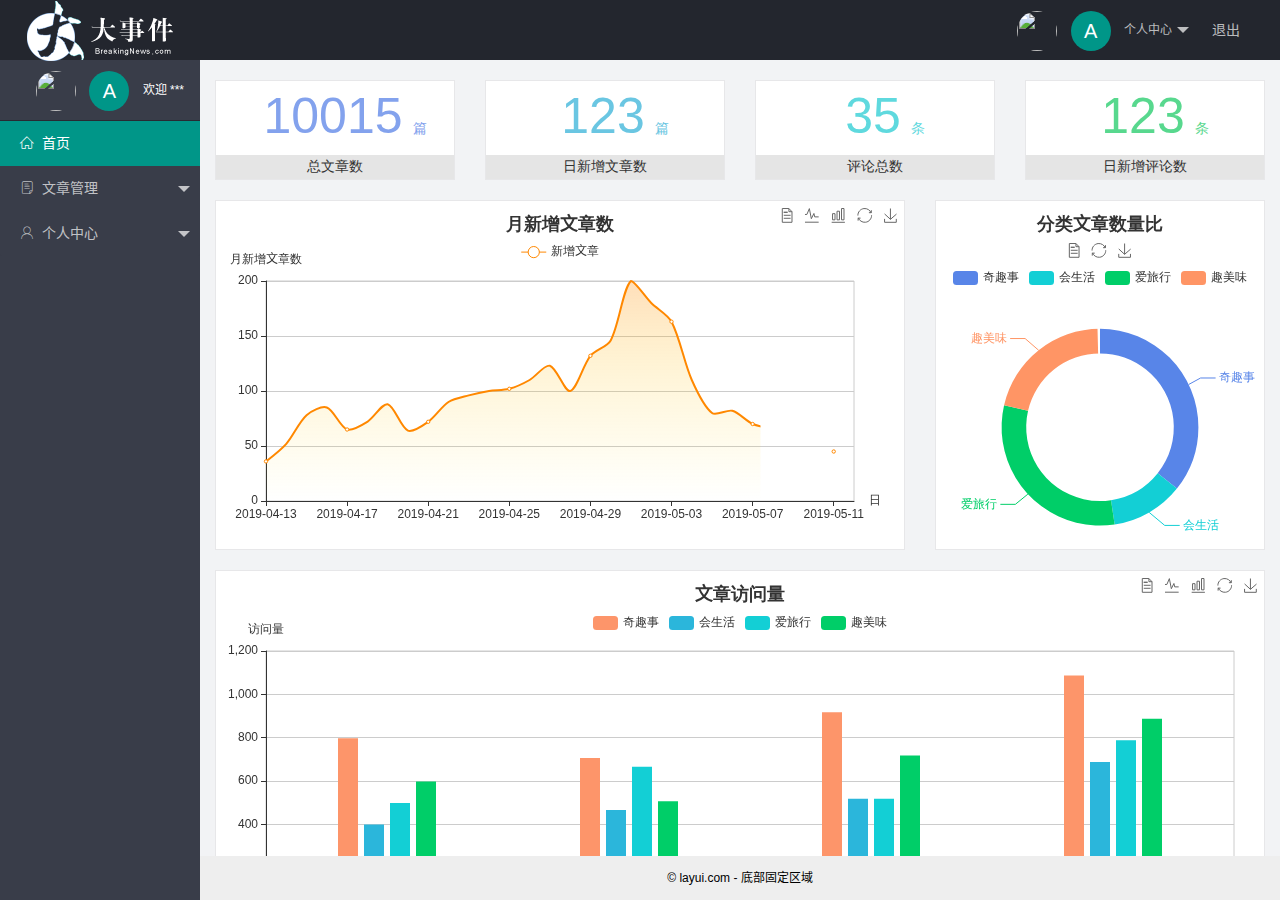
==== commit 6b415359: "完成user分支" ====
--- a/index.html
+++ b/index.html
@@ -26,9 +26,9 @@
             个人中心
           </a>
           <dl class="layui-nav-child">
-            <dd><a href="">基本资料</a></dd>
-            <dd><a href="">更换头像</a></dd>
-            <dd><a href="">重置密码</a></dd>
+            <dd><a href="./user/user_info.html" target="fm">基本资料</a></dd>
+            <dd><a href="./user/user_avatar.html" target="fm">更换头像</a></dd>
+            <dd><a href="./user/user_pwd.html" target="fm">重置密码</a></dd>
           </dl>
         </li>
         <li class="layui-nav-item" id="btnLogout"><a href="javascript:;">退出</a></li>
@@ -65,13 +65,13 @@
             <a href="javascript:;"><span class="iconfont icon-user"></span>个人中心</a>
             <dl class="layui-nav-child">
               <dd>
-                <a href="javascript:;"><i class="layui-icon layui-icon-app"></i>基本资料</a>
+                <a href="/user/user_info.html" target="fm"><i class="layui-icon layui-icon-app"></i>基本资料</a>
               </dd>
               <dd>
-                <a href="javascript:;"><i class="layui-icon layui-icon-app"></i>更换头像</a>
+                <a href="./user/user_avatar.html" target="fm"><i class="layui-icon layui-icon-app"></i>更换头像</a>
               </dd>
               <dd>
-                <a href="javascript:;"><i class="layui-icon layui-icon-app"></i>重置密码</a>
+                <a href="./user/user_pwd.html" target="fm"><i class="layui-icon layui-icon-app"></i>重置密码</a>
               </dd>
             </dl>
           </li>
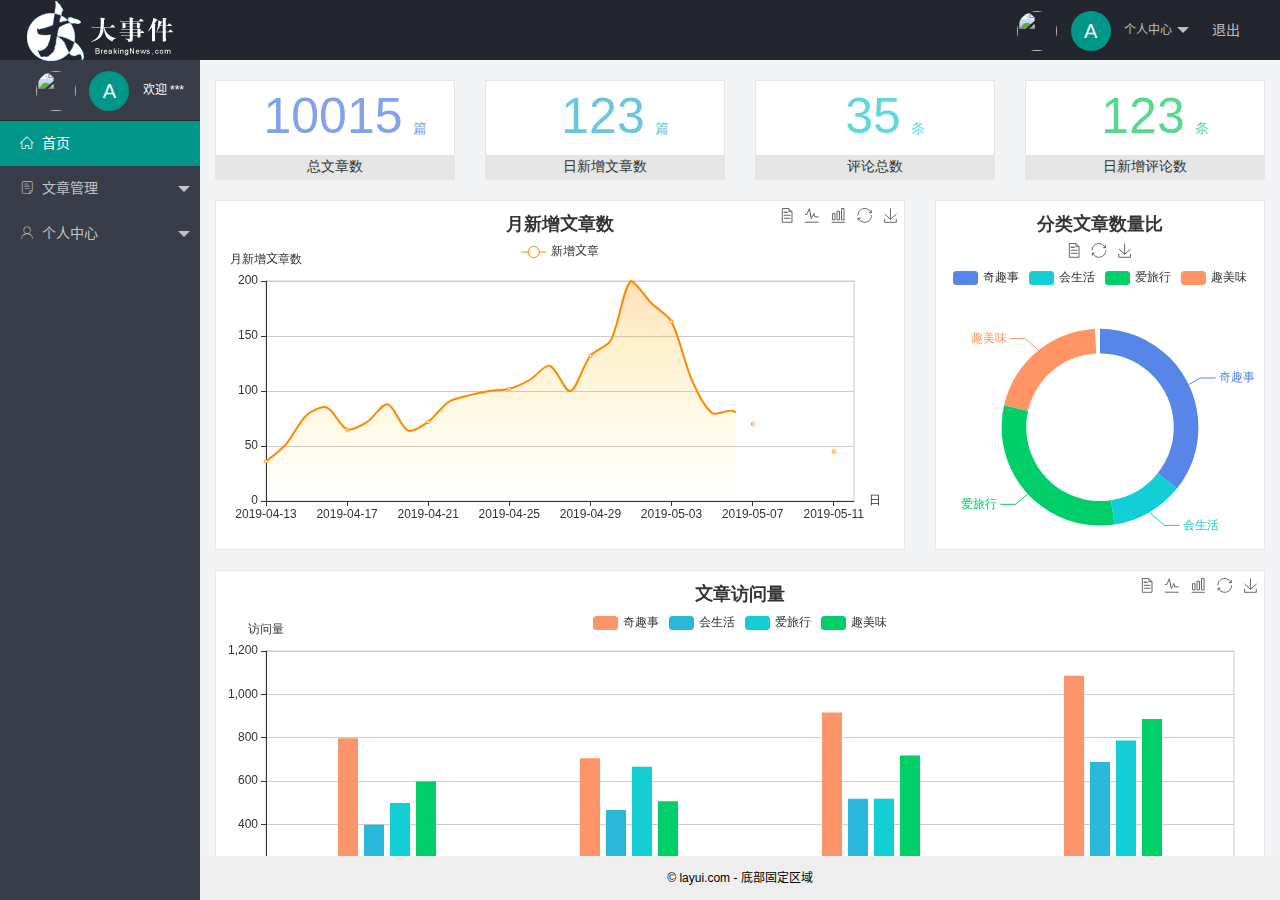
==== commit ed06b046: "wancheng" ====
--- a/index.html
+++ b/index.html
@@ -51,13 +51,13 @@
             <a class="" href="javascript:;"><span class="iconfont icon-16"></span>文章管理</a>
             <dl class="layui-nav-child">
               <dd>
-                <a href="javascript:;"><i class="layui-icon layui-icon-app"></i>文章类别</a>
+                <a href="./article/art_cate.html" target="fm"><i class="layui-icon layui-icon-app"></i>文章类别</a>
               </dd>
               <dd>
-                <a href="javascript:;"><i class="layui-icon layui-icon-app"></i>文章列表</a>
+                <a href="./article/art_list.html" target="fm"><i class="layui-icon layui-icon-app"></i>文章列表</a>
               </dd>
               <dd>
-                <a href="javascript:;"><i class="layui-icon layui-icon-app"></i>发布文章</a>
+                <a href="./article/art_pub.html" target="fm"><i class="layui-icon layui-icon-app"></i>发布文章</a>
               </dd>
             </dl>
           </li>
